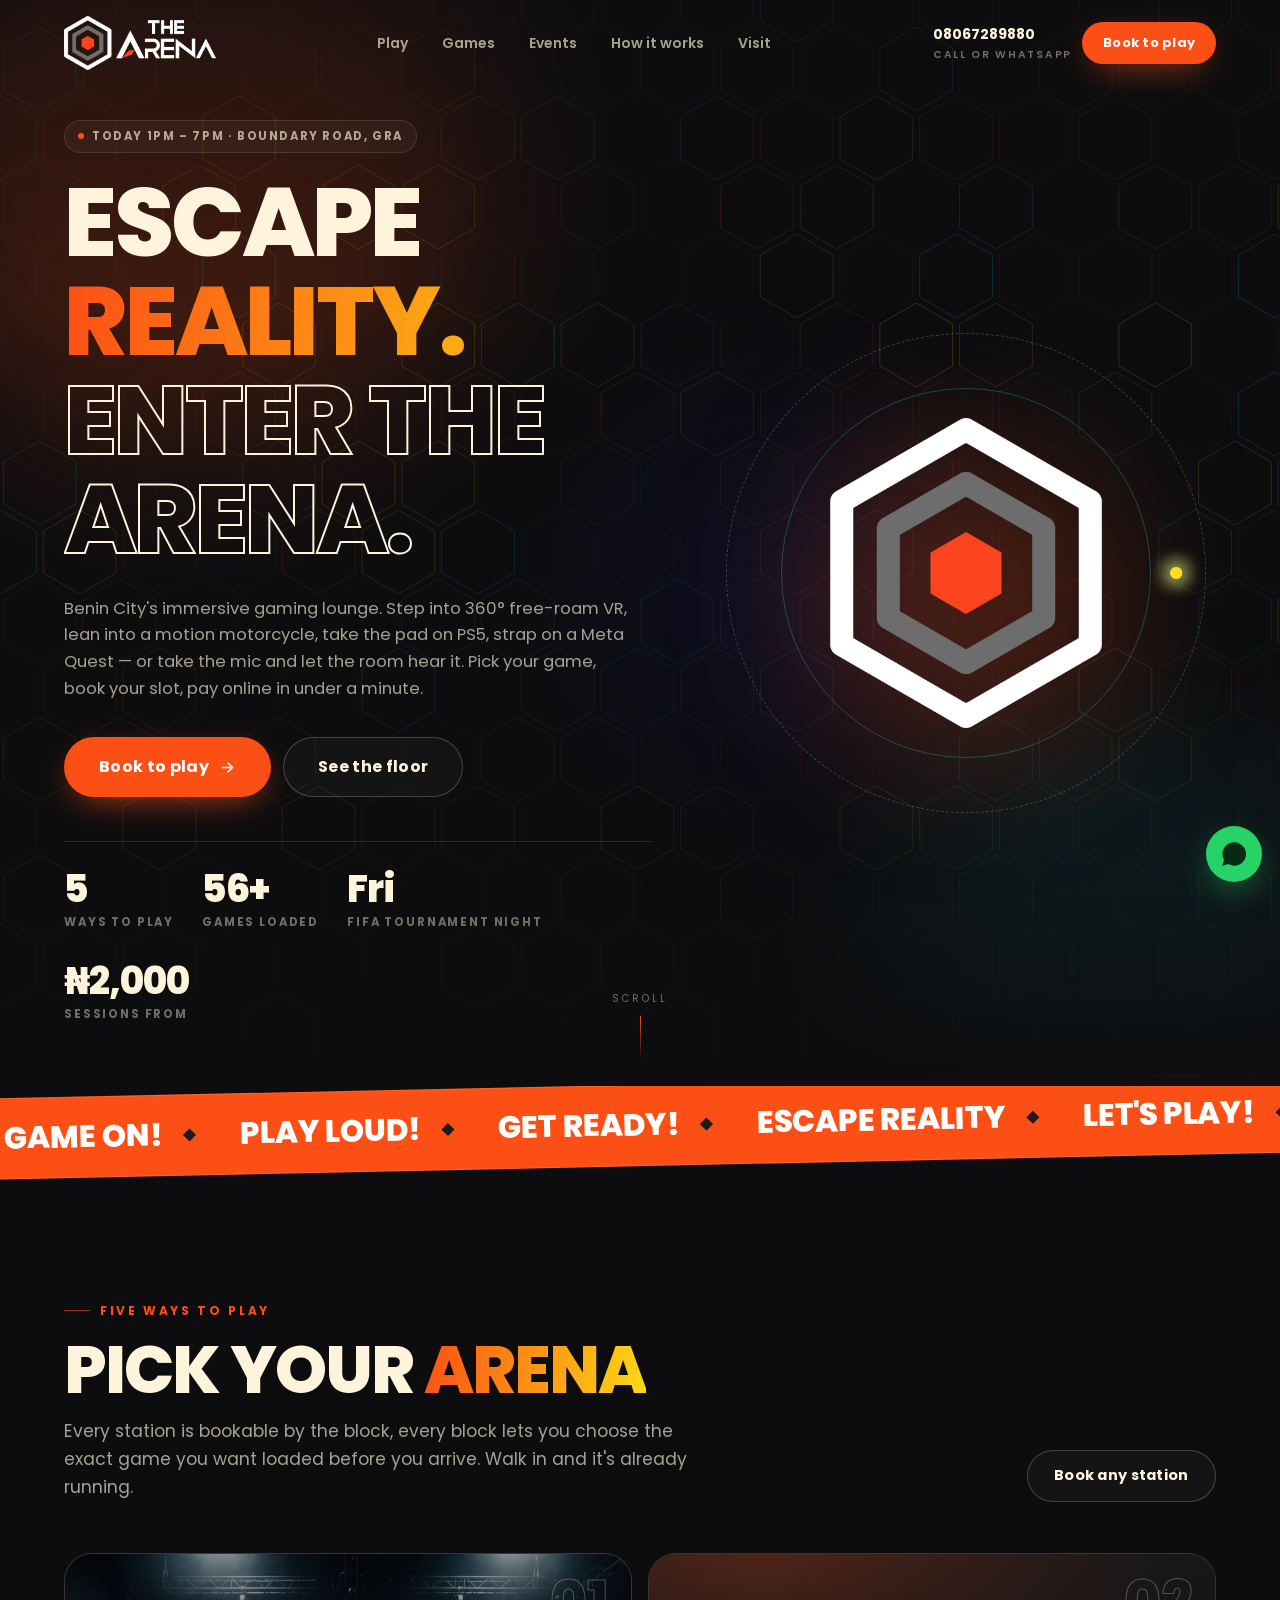
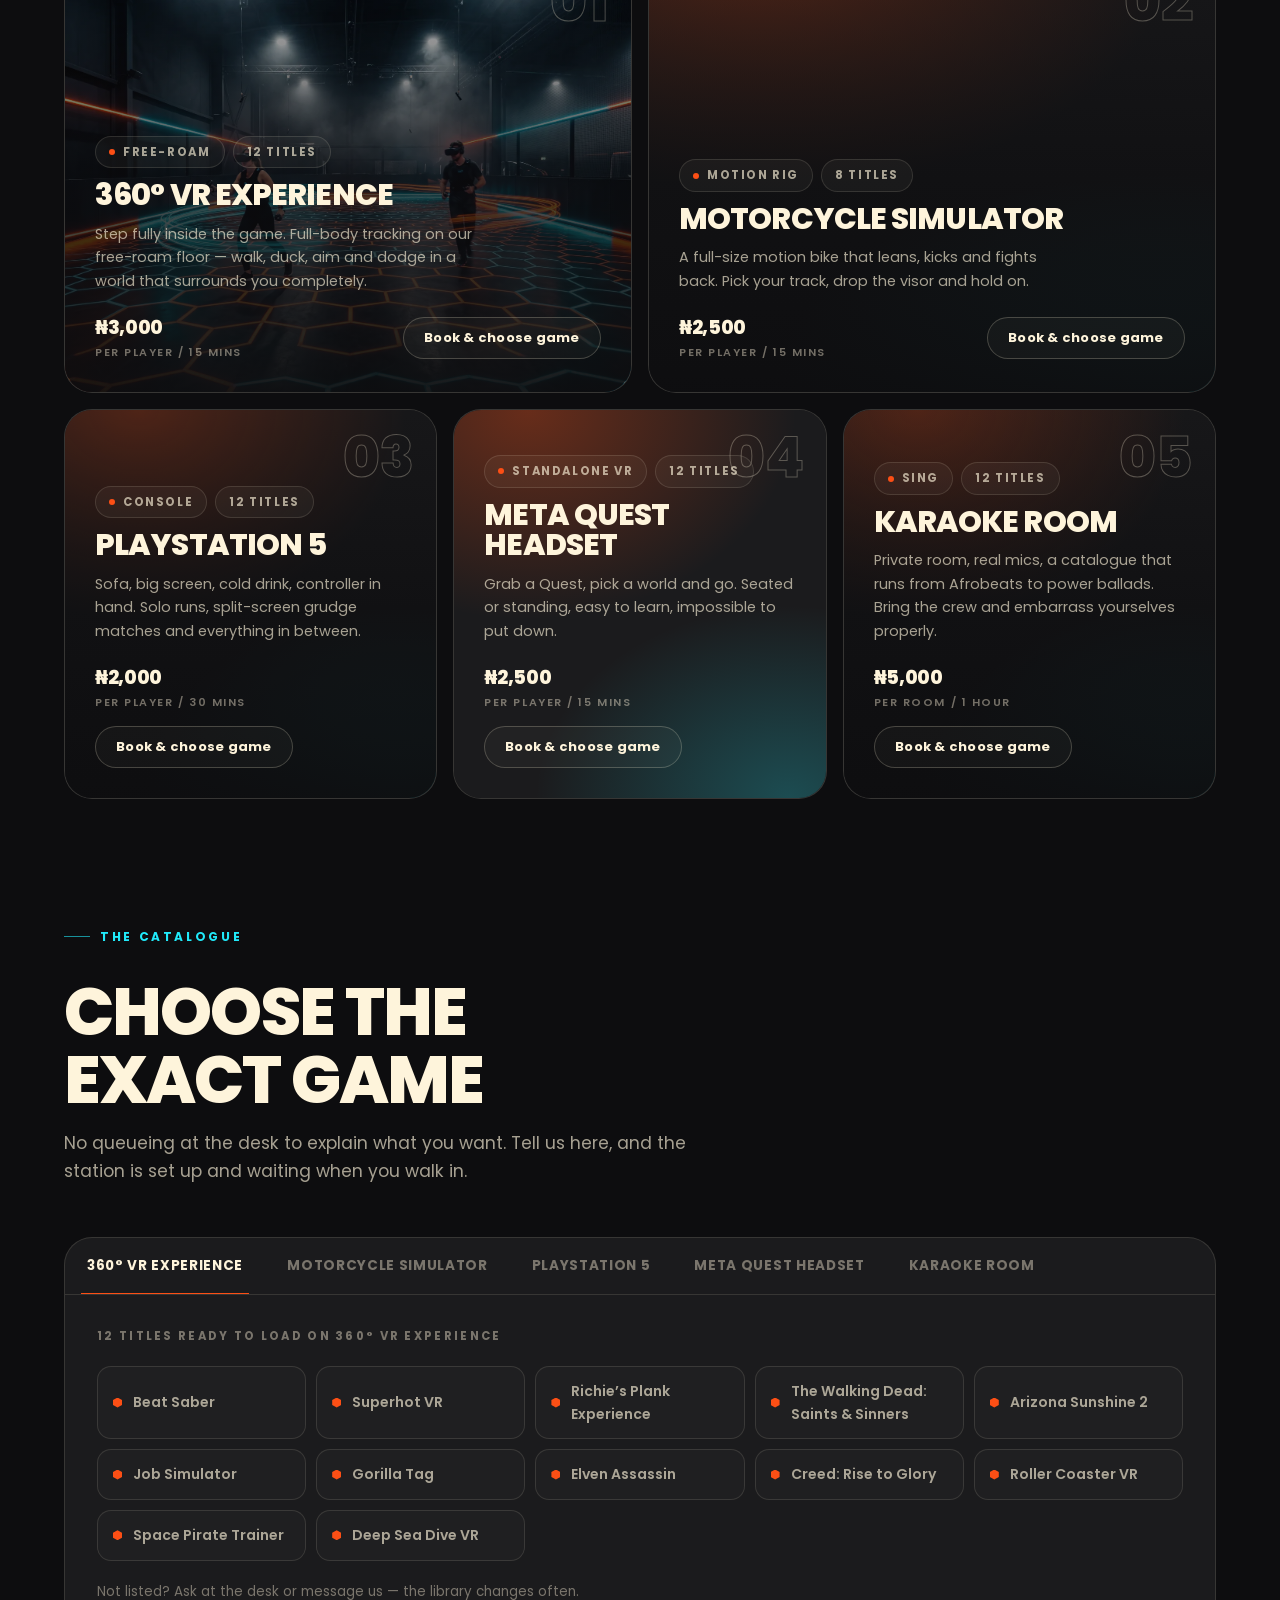
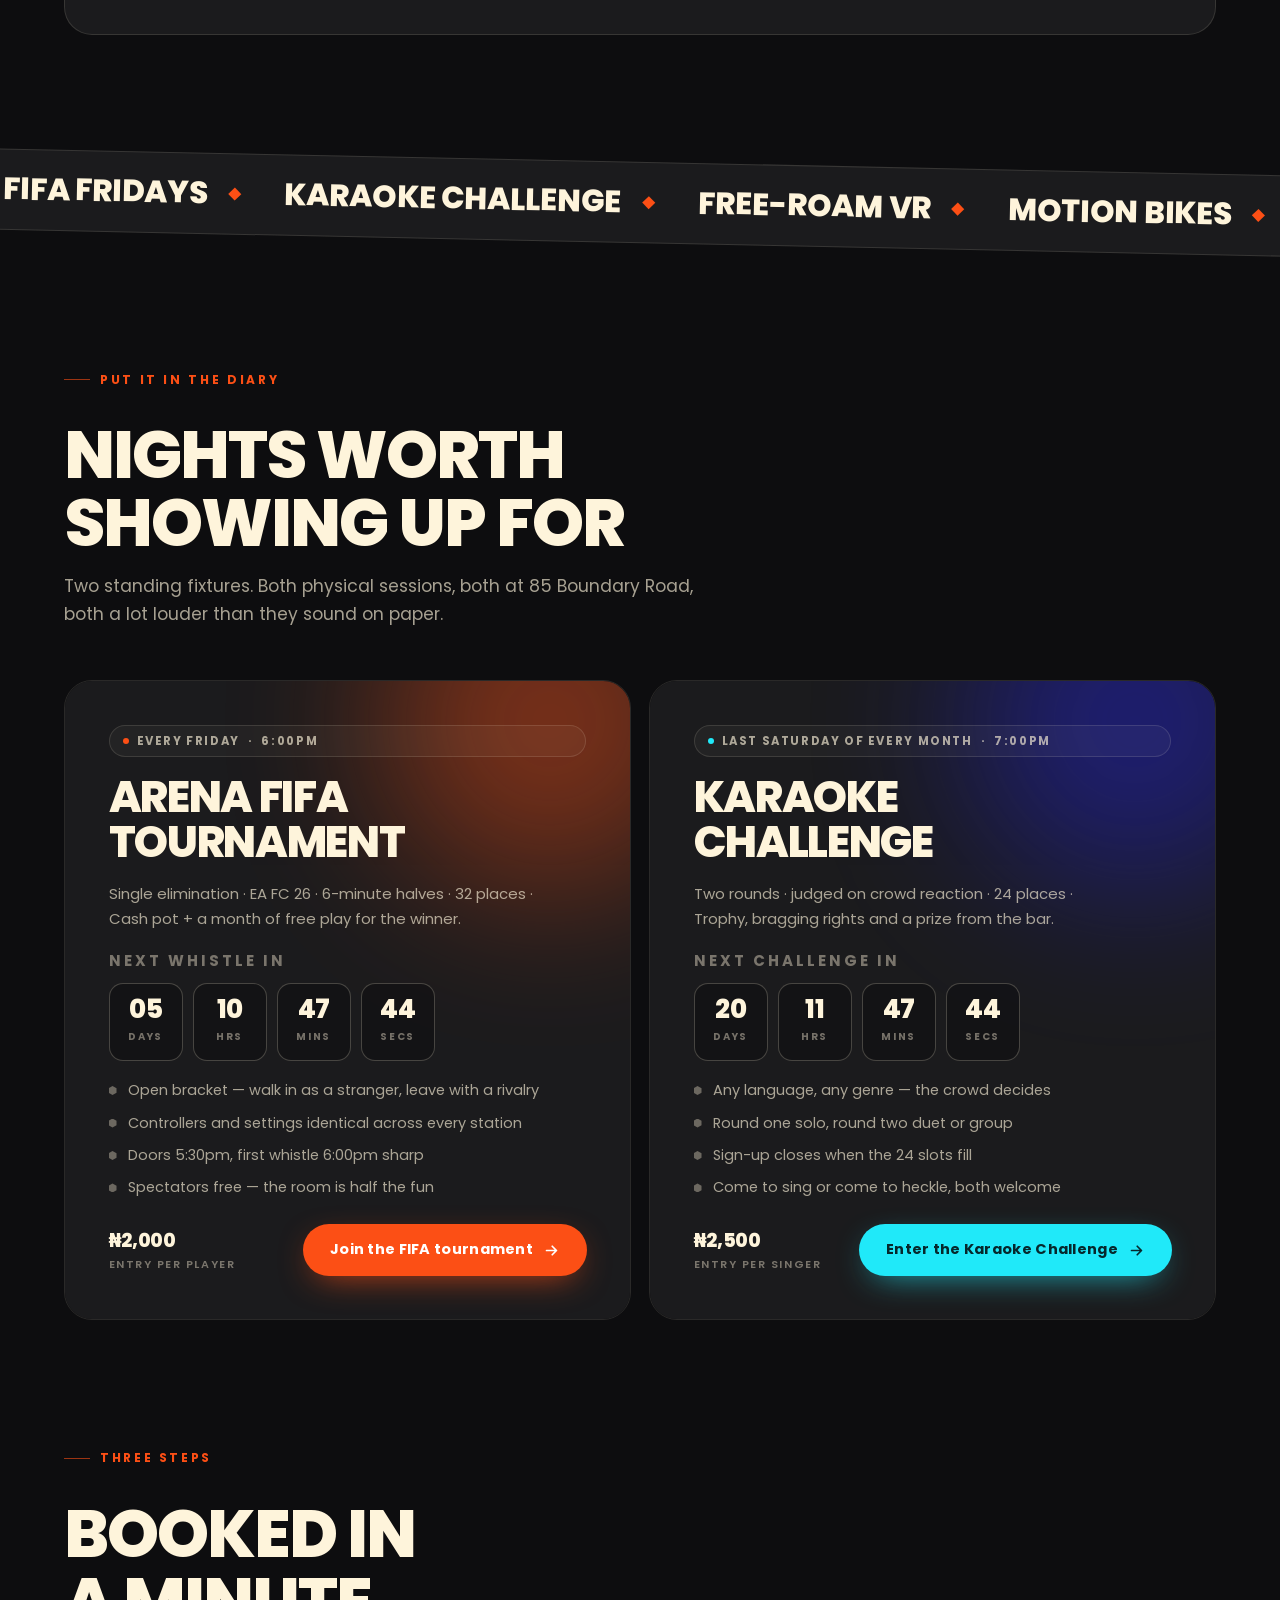
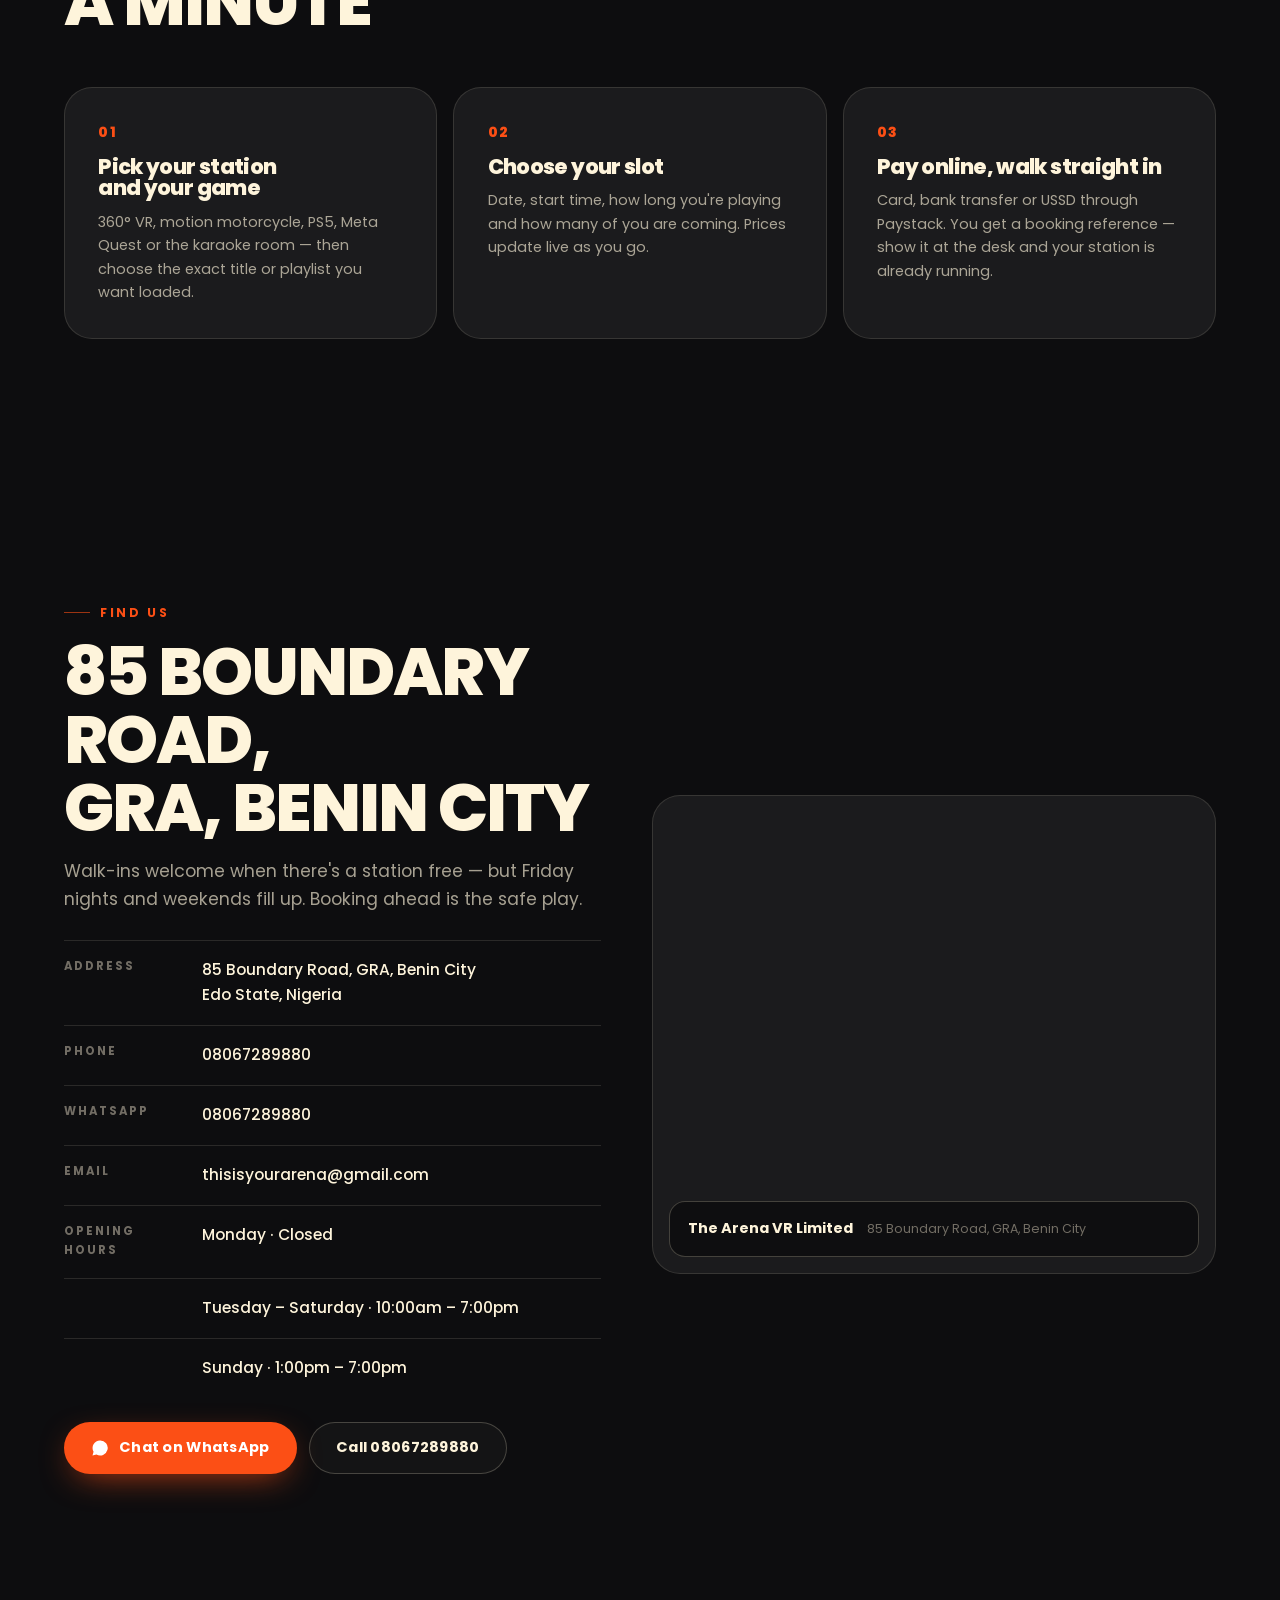
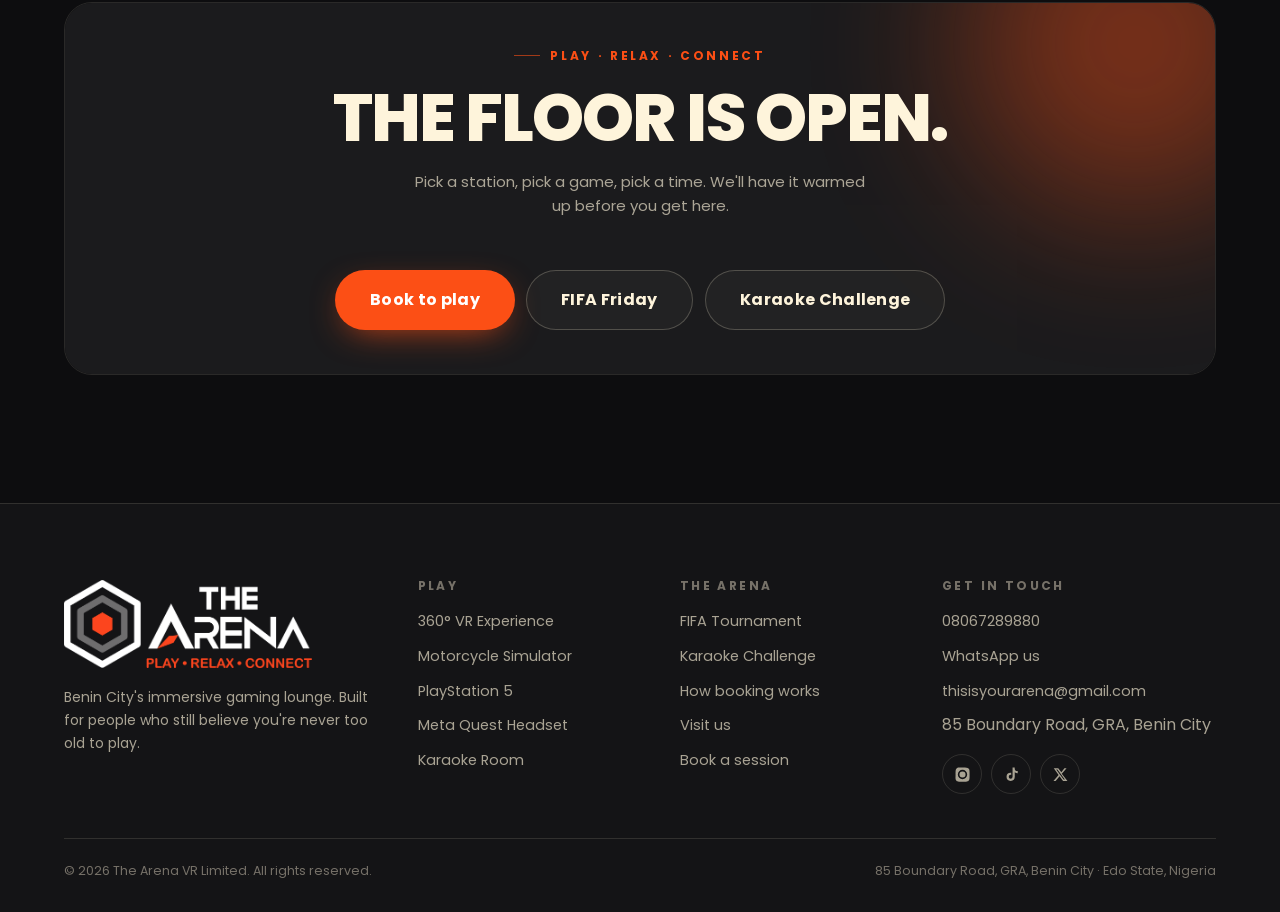
==== index.html @ 5ac5335e "first commit" ====
<!DOCTYPE html>
<html lang="en">
<head>
<meta charset="utf-8">
<meta name="viewport" content="width=device-width,initial-scale=1">
<title>The Arena VR — Play. Relax. Connect. | Benin City</title>
<meta name="description" content="Nigeria's immersive gaming lounge in Benin City. 360° free-roam VR, motorcycle simulators, PS5, Meta Quest and karaoke. Book your session and pay online. 85 Boundary Road, GRA, Benin City.">
<meta name="theme-color" content="#0D0D0F">
<link rel="icon" href="assets/logo/favicon.png" type="image/png" sizes="512x512">
<link rel="icon" href="assets/logo/favicon-192.png" type="image/png" sizes="192x192">
<link rel="apple-touch-icon" sizes="180x180" href="assets/logo/favicon-192.png">

<meta property="og:type" content="website">
<meta property="og:title" content="The Arena VR — Play. Relax. Connect.">
<meta property="og:description" content="360° free-roam VR, motorcycle simulators, PS5, Meta Quest and karaoke in Benin City. Book online.">
<meta property="og:image" content="assets/img/vr360.jpg">

<link rel="preconnect" href="https://fonts.googleapis.com">
<link rel="preconnect" href="https://fonts.gstatic.com" crossorigin>
<link rel="preconnect" href="https://api.fontshare.com" crossorigin>
<link href="https://api.fontshare.com/v2/css?f[]=satoshi@300,400,500,700,900&display=swap" rel="stylesheet">
<link href="https://fonts.googleapis.com/css2?family=Poppins:wght@400;500;700;800;900&display=swap" rel="stylesheet">
<link rel="stylesheet" href="assets/css/style.css?v=11">
</head>
<body>

<!-- ===================== PRELOADER ===================== -->
<div id="preloader">
  <div class="pl-inner">
    <svg class="pl-hex" viewBox="0 0 200 200" aria-hidden="true">
      <path class="o" d="M100 12 L176 56 L176 144 L100 188 L24 144 L24 56 Z"/>
      <path class="m" d="M100 48 L145 74 L145 126 L100 152 L55 126 L55 74 Z"/>
      <path class="i" d="M100 78 L122 91 L122 117 L100 130 L78 117 L78 91 Z"/>
    </svg>
    <div class="pl-bar"><i></i></div>
    <div class="pl-txt">Entering the arena</div>
  </div>
</div>

<!-- ===================== NAV ===================== -->
<header class="nav" id="nav">
  <div class="nav-in">
    <a class="brand" href="index.html" aria-label="The Arena home">
      <img src="assets/logo/logo-h-white.png" alt="The Arena">
    </a>

    <nav class="nav-links">
      <a href="#play">Play</a>
      <a href="#games">Games</a>
      <a href="#events">Events</a>
      <a href="#how">How it works</a>
      <a href="#visit">Visit</a>
    </nav>

    <div class="nav-cta">
      <a class="nav-phone" href="tel:+2348067289880" id="navPhone">
        08067289880 <small>Call or WhatsApp</small>
      </a>
      <a class="btn btn-primary btn-sm" href="book.html"><span>Book to play</span></a>
      <button class="burger" id="burger" aria-label="Menu" aria-expanded="false" aria-controls="drawer">
        <i></i><i></i><i></i>
      </button>
    </div>
  </div>
</header>

<div class="drawer" id="drawer">
  <a href="#play">Play</a>
  <a href="#games">Games</a>
  <a href="#events">Events</a>
  <a href="#how">How it works</a>
  <a href="#visit">Visit</a>
  <div class="drawer-foot">
    <a class="btn btn-primary btn-block" href="book.html"><span>Book to play</span></a>
    <a class="btn btn-ghost btn-block" href="tel:+2348067289880"><span>Call 08067289880</span></a>
  </div>
</div>

<main>

<!-- ===================== HERO ===================== -->
<section class="hero">
  <canvas id="hexfield" aria-hidden="true"></canvas>
  <div class="hero-glow" aria-hidden="true"><i class="g1"></i><i class="g2"></i><i class="g3"></i></div>

  <div class="hero-in">
    <div class="hero-grid">
      <div>
        <span class="tag live hero-fade" id="openTag" style="animation-delay:.05s"><i class="dot"></i> <span id="openStatus">Boundary Road, GRA</span></span>

        <h1 class="h-xl">
          <span class="line"><span>Escape</span></span>
          <span class="line"><span class="grad-fire">reality.</span></span>
          <span class="line"><span class="outline-txt">Enter the arena.</span></span>
        </h1>

        <p class="lead hero-sub hero-fade">Benin City's immersive gaming lounge. Step into 360° free-roam VR,
        lean into a motion motorcycle, take the pad on PS5, strap on a Meta Quest — or take the mic and
        let the room hear it. Pick your game, book your slot, pay online in under a minute.</p>

        <div class="hero-ctas hero-fade d2">
          <a class="btn btn-primary btn-lg" href="book.html">
            <span>Book to play</span>
            <svg width="17" height="17" viewBox="0 0 24 24" fill="none" stroke="currentColor" stroke-width="2.4" stroke-linecap="round" stroke-linejoin="round"><path d="M5 12h14M13 6l6 6-6 6"/></svg>
          </a>
          <a class="btn btn-ghost btn-lg" href="#play"><span>See the floor</span></a>
        </div>

        <div class="hero-stats hero-fade d3">
          <div><b>5</b><span>Ways to play</span></div>
          <div><b id="statGames">50+</b><span>Games loaded</span></div>
          <div><b>Fri</b><span>FIFA tournament night</span></div>
          <div><b id="statFrom">—</b><span>Sessions from</span></div>
        </div>
      </div>

      <div class="hero-art" aria-hidden="true">
        <div class="ring"></div><div class="ring"></div><div class="ring"></div>
        <div class="core"><img src="assets/logo/icon.png" alt=""></div>
        <div class="orb"></div><div class="orb c"></div><div class="orb y"></div>
      </div>
    </div>
  </div>

  <div class="scroll-cue" aria-hidden="true"><span>Scroll</span><i></i></div>
</section>

<!-- ===================== MARQUEE ===================== -->
<div class="marquee" aria-hidden="true">
  <div class="marquee-track">
    <span>Game on!</span><span>Play loud!</span><span>Get ready!</span><span>Escape reality</span><span>Let's play!</span><span>Jumbo!</span>
    <span>Game on!</span><span>Play loud!</span><span>Get ready!</span><span>Escape reality</span><span>Let's play!</span><span>Jumbo!</span>
  </div>
</div>

<!-- ===================== EXPERIENCES ===================== -->
<section class="section" id="play">
  <div class="shell">
    <div class="sec-head row" data-reveal>
      <div>
        <span class="eyebrow">Five ways to play</span>
        <h2 class="h-lg" style="margin-top:16px">Pick your <span class="grad-fire">arena</span></h2>
        <p class="lead" style="margin-top:14px">Every station is bookable by the block, every block lets you choose
        the exact game you want loaded before you arrive. Walk in and it's already running.</p>
      </div>
      <a class="btn btn-ghost" href="book.html"><span>Book any station</span></a>
    </div>

    <div class="zones" id="zones"><!-- built by site.js --></div>
  </div>
</section>

<!-- ===================== GAME PICKER ===================== -->
<section class="section" id="games" style="padding-top:0">
  <div class="shell">
    <div class="sec-head" data-reveal>
      <span class="eyebrow cy">The catalogue</span>
      <h2 class="h-lg" style="margin-top:16px">Choose the exact game</h2>
      <p class="lead">No queueing at the desk to explain what you want. Tell us here, and the station is
      set up and waiting when you walk in.</p>
    </div>

    <div class="picker" data-reveal>
      <div class="picker-tabs" id="pickerTabs" role="tablist"></div>
      <div id="pickerPanels"></div>
    </div>
  </div>
</section>

<div class="marquee alt" aria-hidden="true" style="margin-top:0">
  <div class="marquee-track">
    <span>FIFA Fridays</span><span>Karaoke Challenge</span><span>Free-roam VR</span><span>Motion bikes</span><span>PS5</span><span>Meta Quest</span>
    <span>FIFA Fridays</span><span>Karaoke Challenge</span><span>Free-roam VR</span><span>Motion bikes</span><span>PS5</span><span>Meta Quest</span>
  </div>
</div>

<!-- ===================== EVENTS ===================== -->
<section class="section" id="events">
  <div class="shell">
    <div class="sec-head" data-reveal>
      <span class="eyebrow">Put it in the diary</span>
      <h2 class="h-lg" style="margin-top:16px">Nights worth showing up for</h2>
      <p class="lead">Two standing fixtures. Both physical sessions, both at 85 Boundary Road, both a lot
      louder than they sound on paper.</p>
    </div>

    <div class="events">

      <article class="event fifa" data-reveal>
        <span class="tag"><i class="dot"></i> <span id="fifaCadence">Every Friday</span> · <span id="fifaTime">6:00pm</span></span>
        <h3>Arena FIFA<br>Tournament</h3>
        <p id="fifaFormat">Single elimination.</p>

        <div>
          <p class="mono" style="margin-bottom:10px">Next whistle in</p>
          <div class="countdown" data-countdown="fifa">
            <div class="cd-cell"><b data-d>00</b><span>Days</span></div>
            <div class="cd-cell"><b data-h>00</b><span>Hrs</span></div>
            <div class="cd-cell"><b data-m>00</b><span>Mins</span></div>
            <div class="cd-cell"><b data-s>00</b><span>Secs</span></div>
          </div>
        </div>

        <ul class="event-list" id="fifaBullets"></ul>

        <div class="zone-foot" style="margin-top:6px">
          <div class="zone-price" id="fifaPrice">—<small>Entry per player</small></div>
          <a class="btn btn-primary" href="book.html?event=fifa">
            <span>Join the FIFA tournament</span>
            <svg width="17" height="17" viewBox="0 0 24 24" fill="none" stroke="currentColor" stroke-width="2.4" stroke-linecap="round" stroke-linejoin="round"><path d="M5 12h14M13 6l6 6-6 6"/></svg>
          </a>
        </div>
      </article>

      <article class="event karaoke" data-reveal data-delay="120">
        <span class="tag"><i class="dot" style="background:var(--cyan)"></i> <span id="karCadence">Monthly</span> · <span id="karTime">7:00pm</span></span>
        <h3>Karaoke<br>Challenge</h3>
        <p id="karFormat">Two rounds, judged on crowd reaction.</p>

        <div>
          <p class="mono" style="margin-bottom:10px">Next challenge in</p>
          <div class="countdown" data-countdown="karaoke">
            <div class="cd-cell"><b data-d>00</b><span>Days</span></div>
            <div class="cd-cell"><b data-h>00</b><span>Hrs</span></div>
            <div class="cd-cell"><b data-m>00</b><span>Mins</span></div>
            <div class="cd-cell"><b data-s>00</b><span>Secs</span></div>
          </div>
        </div>

        <ul class="event-list" id="karBullets"></ul>

        <div class="zone-foot" style="margin-top:6px">
          <div class="zone-price" id="karPrice">—<small>Entry per singer</small></div>
          <a class="btn btn-cyan" href="book.html?event=karaoke">
            <span>Enter the Karaoke Challenge</span>
            <svg width="17" height="17" viewBox="0 0 24 24" fill="none" stroke="currentColor" stroke-width="2.4" stroke-linecap="round" stroke-linejoin="round"><path d="M5 12h14M13 6l6 6-6 6"/></svg>
          </a>
        </div>
      </article>

    </div>
  </div>
</section>

<!-- ===================== HOW IT WORKS ===================== -->
<section class="section" id="how" style="padding-top:0">
  <div class="shell">
    <div class="sec-head" data-reveal>
      <span class="eyebrow">Three steps</span>
      <h2 class="h-lg" style="margin-top:16px">Booked in a minute</h2>
    </div>
    <div class="steps">
      <article class="step" data-reveal>
        <h3>Pick your station and your game</h3>
        <p>360° VR, motion motorcycle, PS5, Meta Quest or the karaoke room — then choose the exact title
        or playlist you want loaded.</p>
      </article>
      <article class="step" data-reveal data-delay="110">
        <h3>Choose your slot</h3>
        <p>Date, start time, how long you're playing and how many of you are coming. Prices update live
        as you go.</p>
      </article>
      <article class="step" data-reveal data-delay="220">
        <h3>Pay online, walk straight in</h3>
        <p>Card, bank transfer or USSD through Paystack. You get a booking reference — show it at the
        desk and your station is already running.</p>
      </article>
    </div>
  </div>
</section>

<!-- ===================== VISIT ===================== -->
<section class="section" id="visit">
  <div class="shell">
    <div class="visit">
      <div data-reveal>
        <span class="eyebrow">Find us</span>
        <h2 class="h-lg" style="margin-top:16px">85 Boundary Road,<br>GRA, Benin City</h2>
        <p class="lead" style="margin-top:16px">Walk-ins welcome when there's a station free — but Friday
        nights and weekends fill up. Booking ahead is the safe play.</p>

        <dl class="info-rows" id="infoRows"></dl>

        <div class="hero-ctas" style="margin-top:26px">
          <a class="btn btn-primary" id="waBtn" href="#" target="_blank" rel="noopener">
            <svg width="18" height="18" viewBox="0 0 24 24" fill="currentColor"><path d="M17.5 14.4c-.3-.2-1.8-.9-2-1s-.5-.2-.7.1-.8 1-1 1.2-.4.2-.7 0a8.2 8.2 0 0 1-2.4-1.5 9 9 0 0 1-1.7-2.1c-.2-.3 0-.5.1-.6l.5-.6a2 2 0 0 0 .3-.5.6.6 0 0 0 0-.6L9 6.6c-.2-.5-.4-.5-.6-.5h-.6a1.1 1.1 0 0 0-.8.4A3.3 3.3 0 0 0 6 8.9a5.8 5.8 0 0 0 1.2 3 13.1 13.1 0 0 0 5 4.4 9.9 9.9 0 0 0 3.4.9 2.9 2.9 0 0 0 2-.7 2.4 2.4 0 0 0 .6-1.7c0-.2-.1-.3-.4-.4zM12 2a10 10 0 0 0-8.6 15L2 22l5.2-1.4A10 10 0 1 0 12 2z"/></svg>
            <span>Chat on WhatsApp</span>
          </a>
          <a class="btn btn-ghost" id="callBtn" href="tel:+2348067289880"><span>Call 08067289880</span></a>
        </div>
      </div>

      <div class="map-card" data-reveal="right">
        <iframe
          title="The Arena, 85 Boundary Road, GRA, Benin City"
          src="https://www.google.com/maps?q=85%20Boundary%20Road%2C%20GRA%2C%20Benin%20City&output=embed"
          loading="lazy" referrerpolicy="no-referrer-when-downgrade"></iframe>
        <div class="map-badge">
          <b>The Arena VR Limited</b>
          <span>85 Boundary Road, GRA, Benin City</span>
        </div>
      </div>
    </div>
  </div>
</section>

<!-- ===================== CTA BAND ===================== -->
<section class="section" style="padding-top:0">
  <div class="shell">
    <div class="event fifa" style="text-align:center;justify-items:center" data-reveal>
      <span class="eyebrow">Play · Relax · Connect</span>
      <h2 class="h-lg">The floor is open.</h2>
      <p class="lead" style="max-width:52ch">Pick a station, pick a game, pick a time. We'll have it
      warmed up before you get here.</p>
      <div class="hero-ctas" style="justify-content:center">
        <a class="btn btn-primary btn-lg" href="book.html"><span>Book to play</span></a>
        <a class="btn btn-ghost btn-lg" href="book.html?event=fifa"><span>FIFA Friday</span></a>
        <a class="btn btn-ghost btn-lg" href="book.html?event=karaoke"><span>Karaoke Challenge</span></a>
      </div>
    </div>
  </div>
</section>

</main>

<!-- ===================== FOOTER ===================== -->
<footer class="footer">
  <div class="shell">
    <div class="foot-grid">
      <div class="foot-brand">
        <img src="assets/logo/logo-slogan-white.png" alt="The Arena — Play. Relax. Connect.">
        <p style="font-size:14px;max-width:34ch">Benin City's immersive gaming lounge. Built for people who
        still believe you're never too old to play.</p>
      </div>
      <div>
        <h4>Play</h4>
        <ul id="footPlay"></ul>
      </div>
      <div>
        <h4>The Arena</h4>
        <ul>
          <li><a href="#events">FIFA Tournament</a></li>
          <li><a href="#events">Karaoke Challenge</a></li>
          <li><a href="#how">How booking works</a></li>
          <li><a href="#visit">Visit us</a></li>
          <li><a href="book.html">Book a session</a></li>
        </ul>
      </div>
      <div>
        <h4>Get in touch</h4>
        <ul id="footContact"></ul>
        <div class="socials" style="margin-top:16px" id="socials"></div>
      </div>
    </div>
    <div class="foot-bottom">
      <span>&copy; <span id="year"></span> The Arena VR Limited. All rights reserved.</span>
      <span>85 Boundary Road, GRA, Benin City · Edo State, Nigeria</span>
    </div>
  </div>
</footer>

<a class="wa-float" id="waFloat" href="#" target="_blank" rel="noopener" aria-label="Chat with The Arena on WhatsApp">
  <svg viewBox="0 0 24 24"><path d="M17.5 14.4c-.3-.2-1.8-.9-2-1s-.5-.2-.7.1-.8 1-1 1.2-.4.2-.7 0a8.2 8.2 0 0 1-2.4-1.5 9 9 0 0 1-1.7-2.1c-.2-.3 0-.5.1-.6l.5-.6a2 2 0 0 0 .3-.5.6.6 0 0 0 0-.6L9 6.6c-.2-.5-.4-.5-.6-.5h-.6a1.1 1.1 0 0 0-.8.4A3.3 3.3 0 0 0 6 8.9a5.8 5.8 0 0 0 1.2 3 13.1 13.1 0 0 0 5 4.4 9.9 9.9 0 0 0 3.4.9 2.9 2.9 0 0 0 2-.7 2.4 2.4 0 0 0 .6-1.7c0-.2-.1-.3-.4-.4zM12 2a10 10 0 0 0-8.6 15L2 22l5.2-1.4A10 10 0 1 0 12 2z"/></svg>
</a>

<script src="assets/js/arena.config.js?v=11"></script>
<script src="assets/js/site.js?v=11"></script>
</body>
</html>
---- assets/css/style.css ----
/* ==========================================================================
   THE ARENA VR LIMITED — brand stylesheet
   Colours, type and spacing follow "THE ARENA BRANDING.pdf"
   Core:      Orange #FC4F15 · Arena Black #1B1B1D · Cyan #20E9F9 · Cream #FEF4DB
   Secondary: Play Yellow #FFDE15 · Electric Blue #2424E6 · Sky Blue #B1DFEC
   Type:      Satoshi (primary) · Poppins (secondary / display)
   ========================================================================== */

/* ---------- tokens ---------- */
:root{
  /* brand core */
  --orange:#FC4F15;
  --black:#1B1B1D;
  --cyan:#20E9F9;
  --cream:#FEF4DB;
  /* brand secondary */
  --yellow:#FFDE15;
  --blue:#2424E6;
  --sky:#B1DFEC;

  /* surfaces */
  --bg:#0D0D0F;
  --bg-2:#141416;
  --surface:#1B1B1D;
  --surface-2:#232327;
  --line:rgba(254,244,219,.12);
  --line-strong:rgba(254,244,219,.22);

  /* text */
  --ink:#FEF4DB;
  --ink-2:rgba(254,244,219,.64);
  --ink-3:rgba(254,244,219,.42);

  /* type */
  --sans:'Satoshi','Poppins',system-ui,-apple-system,'Segoe UI',sans-serif;
  --display:'Poppins','Satoshi',system-ui,sans-serif;

  /* layout */
  --pad:clamp(20px,5vw,64px);
  --max:1320px;
  --r:18px;
  --r-lg:28px;

  --ease:cubic-bezier(.22,.61,.36,1);
  --ease-out:cubic-bezier(.16,1,.3,1);
}

*,*::before,*::after{box-sizing:border-box}
html{scroll-behavior:smooth;-webkit-text-size-adjust:100%}
@media (prefers-reduced-motion:reduce){
  html{scroll-behavior:auto}
  *,*::before,*::after{animation-duration:.001ms!important;animation-iteration-count:1!important;transition-duration:.001ms!important}
}
body{
  margin:0;
  background:var(--bg);
  color:var(--ink-2);
  font-family:var(--sans);
  font-size:16px;
  line-height:1.62;
  -webkit-font-smoothing:antialiased;
  overflow-x:hidden;
}
img{max-width:100%;display:block}
a,button,input,select,textarea,summary{-webkit-tap-highlight-color:transparent}
h1,h2,h3,h4,p,li,dd,dt,span{overflow-wrap:break-word}
a{color:inherit;text-decoration:none}
button{font:inherit;color:inherit;background:none;border:0;cursor:pointer}
input,select,textarea{font:inherit;color:inherit}
::selection{background:var(--orange);color:#fff}

h1,h2,h3,h4{
  font-family:var(--display);
  color:var(--ink);
  font-weight:800;
  line-height:1.02;
  letter-spacing:-.03em;
  margin:0;
  text-wrap:balance;
}
p{margin:0}

.shell{width:100%;max-width:var(--max);margin-inline:auto;padding-inline:var(--pad)}
.section{padding-block:clamp(72px,10vw,140px);position:relative}
/* keep anchor jumps clear of the fixed header */
section[id]{scroll-margin-top:96px}

/* ---------- shared bits ---------- */
.eyebrow{
  font-family:var(--sans);
  font-size:12px;font-weight:700;
  letter-spacing:.22em;text-transform:uppercase;
  color:var(--orange);
  display:inline-flex;align-items:center;gap:10px;
}
.eyebrow::before{
  content:'';width:26px;height:1px;background:currentColor;opacity:.6;
}
.eyebrow.cy{color:var(--cyan)}
.h-xl{font-size:clamp(44px,7.6vw,104px);text-transform:uppercase}
.h-lg{font-size:clamp(34px,5.2vw,68px);text-transform:uppercase}
.h-md{font-size:clamp(24px,3vw,38px)}
.lead{font-size:clamp(16px,1.35vw,19px);color:var(--ink-2);max-width:60ch}
.muted{color:var(--ink-3)}
.mono{
  font-family:var(--sans);
  font-size:11.5px;font-weight:700;
  letter-spacing:.2em;text-transform:uppercase;color:var(--ink-3);
}

/* buttons */
.btn{
  --bh:52px;
  position:relative;display:inline-flex;align-items:center;justify-content:center;gap:10px;
  height:var(--bh);padding:0 26px;border-radius:999px;
  font-family:var(--sans);font-weight:700;font-size:14.5px;letter-spacing:.02em;
  border:1px solid transparent;white-space:nowrap;
  transition:transform .35s var(--ease-out),background .25s,color .25s,border-color .25s,box-shadow .35s;
  will-change:transform;overflow:hidden;
}
.btn span{position:relative;z-index:2}
.btn svg{position:relative;z-index:2;flex:none}
.btn:hover{transform:translateY(-2px)}
.btn:active{transform:translateY(0)}
.btn:focus-visible{outline:2px solid var(--cyan);outline-offset:3px}

.btn-primary{background:var(--orange);color:#fff;box-shadow:0 10px 34px -12px rgba(252,79,21,.85)}
.btn-primary:hover{box-shadow:0 18px 44px -12px rgba(252,79,21,.95)}
.btn-primary::after{
  content:'';position:absolute;inset:0;z-index:1;
  background:linear-gradient(115deg,transparent 30%,rgba(255,255,255,.45),transparent 70%);
  transform:translateX(-120%);transition:transform .7s var(--ease-out);
}
.btn-primary:hover::after{transform:translateX(120%)}

.btn-ghost{border-color:var(--line-strong);color:var(--ink);background:rgba(254,244,219,.03)}
.btn-ghost:hover{border-color:var(--ink);background:rgba(254,244,219,.09)}

.btn-cyan{background:var(--cyan);color:#06282C;box-shadow:0 10px 34px -14px rgba(32,233,249,.9)}
.btn-yellow{background:var(--yellow);color:#2A2400;box-shadow:0 10px 34px -14px rgba(255,222,21,.8)}
.btn-sm{--bh:42px;padding:0 20px;font-size:13px}
.btn-lg{--bh:60px;padding:0 34px;font-size:16px}
.btn-block{width:100%}
.btn[disabled]{opacity:.42;pointer-events:none}

/* pill / tag */
.tag{
  display:inline-flex;align-items:center;gap:8px;
  padding:6px 13px;border-radius:999px;
  border:1px solid var(--line);background:rgba(254,244,219,.04);
  font-size:11.5px;font-weight:700;letter-spacing:.14em;text-transform:uppercase;color:var(--ink-2);
}
.tag .dot{width:6px;height:6px;border-radius:50%;background:var(--orange)}
.tag.live .dot{background:#3BE07A;box-shadow:0 0 0 0 rgba(59,224,122,.7);animation:ping 2s infinite}
@keyframes ping{
  70%{box-shadow:0 0 0 9px rgba(59,224,122,0)}
  100%{box-shadow:0 0 0 0 rgba(59,224,122,0)}
}

/* ==========================================================================
   PRELOADER
   ========================================================================== */
#preloader{
  position:fixed;inset:0;z-index:200;
  display:grid;place-items:center;
  background:var(--bg);
  transition:opacity .7s var(--ease),visibility .7s;
}
#preloader.done{opacity:0;visibility:hidden}
.pl-inner{display:grid;justify-items:center;gap:22px}
.pl-hex{width:88px;height:88px;animation:plspin 3.4s linear infinite}
.pl-hex path{fill:none;stroke-width:7;stroke-linejoin:round}
.pl-hex .o{stroke:var(--ink);stroke-dasharray:640;stroke-dashoffset:640;animation:draw 1.6s var(--ease-out) forwards}
.pl-hex .m{stroke:#6E6E70;stroke-dasharray:420;stroke-dashoffset:420;animation:draw 1.6s .18s var(--ease-out) forwards}
.pl-hex .i{fill:var(--orange);stroke:none;opacity:0;animation:pop .6s .9s var(--ease-out) forwards}
@keyframes draw{to{stroke-dashoffset:0}}
@keyframes pop{from{opacity:0;transform:scale(.4)}to{opacity:1;transform:scale(1)}}
@keyframes plspin{to{transform:rotate(360deg)}}
.pl-bar{width:170px;height:2px;background:rgba(254,244,219,.14);border-radius:2px;overflow:hidden}
.pl-bar i{display:block;height:100%;width:0;background:var(--orange);transition:width .25s linear}
.pl-txt{font-size:11px;letter-spacing:.34em;text-transform:uppercase;color:var(--ink-3)}

/* ==========================================================================
   NAV
   ========================================================================== */
.nav{
  position:fixed;top:0;left:0;right:0;z-index:120;
  transition:background .4s var(--ease),border-color .4s,backdrop-filter .4s;
  border-bottom:1px solid transparent;
}
.nav.stuck{
  background:rgba(13,13,15,.78);
  backdrop-filter:blur(18px) saturate(1.3);
  -webkit-backdrop-filter:blur(18px) saturate(1.3);
  border-bottom-color:var(--line);
}
.nav-in{
  max-width:var(--max);margin-inline:auto;
  padding:16px max(var(--pad),env(safe-area-inset-left)) 16px max(var(--pad),env(safe-area-inset-right));
  display:flex;align-items:center;gap:26px;
}
.brand{display:flex;align-items:center;gap:12px;flex:none}
/* logo files are trimmed to content, so this height is the real logo height */
.brand img{height:clamp(38px,4.4vw,54px);width:auto;transition:transform .4s var(--ease-out)}
.brand:hover img{transform:scale(1.05)}
.nav-links{display:flex;align-items:center;gap:4px;margin-left:auto}
.nav-links a{
  position:relative;padding:9px 15px;border-radius:999px;
  font-size:14px;font-weight:600;color:var(--ink-2);
  transition:color .25s,background .25s;
}
.nav-links a:hover{color:var(--ink);background:rgba(254,244,219,.06)}
.nav-cta{display:flex;align-items:center;gap:10px;flex:none;margin-left:auto}
.nav-phone{font-size:14px;font-weight:700;color:var(--ink);white-space:nowrap}
.nav-phone small{display:block;font-size:10.5px;font-weight:600;letter-spacing:.16em;color:var(--ink-3);text-transform:uppercase}

.burger{display:none;width:44px;height:44px;border:1px solid var(--line);border-radius:12px;place-items:center}
.burger i{display:block;width:18px;height:2px;background:var(--ink);border-radius:2px;transition:transform .3s var(--ease),opacity .2s}
.burger i+i{margin-top:5px}
.nav.open .burger i:nth-child(1){transform:translateY(7px) rotate(45deg)}
.nav.open .burger i:nth-child(2){opacity:0}
.nav.open .burger i:nth-child(3){transform:translateY(-7px) rotate(-45deg)}

.drawer{
  position:fixed;inset:0;z-index:110;
  background:var(--bg);
  padding:100px var(--pad) 40px;
  display:grid;align-content:start;gap:6px;
  transform:translateY(-101%);transition:transform .6s var(--ease-out);
  overflow-y:auto;
}
.nav.open ~ .drawer,.drawer.open{transform:translateY(0)}
.drawer > a{
  display:flex;align-items:center;justify-content:space-between;gap:14px;
  font-family:var(--display);font-size:19px;font-weight:700;
  letter-spacing:-.01em;color:var(--ink);
  padding:15px 2px;border-bottom:1px solid var(--line);
  transition:color .2s,padding-left .25s var(--ease-out);
}
.drawer > a::after{
  content:'';width:7px;height:7px;flex:none;
  border-right:2px solid var(--ink-3);border-top:2px solid var(--ink-3);
  transform:rotate(45deg);transition:border-color .2s;
}
.drawer > a:hover,.drawer > a:active{color:var(--orange);padding-left:8px}
.drawer > a:hover::after,.drawer > a:active::after{border-color:var(--orange)}
.drawer .drawer-foot{margin-top:24px;display:grid;gap:10px}

/* ==========================================================================
   HERO
   ========================================================================== */
.hero{
  position:relative;min-height:100svh;
  display:flex;align-items:center;
  padding-top:120px;padding-bottom:60px;
  overflow:hidden;
}
#hexfield{position:absolute;inset:0;width:100%;height:100%;z-index:0;opacity:.85}
.hero-glow{position:absolute;inset:0;z-index:0;pointer-events:none;overflow:hidden}
.hero-glow i{
  position:absolute;border-radius:50%;filter:blur(90px);opacity:.5;
  animation:drift 18s ease-in-out infinite alternate;
}
.hero-glow .g1{width:46vw;height:46vw;background:rgba(252,79,21,.42);top:-12%;left:-8%}
.hero-glow .g2{width:38vw;height:38vw;background:rgba(32,233,249,.26);bottom:-14%;right:-6%;animation-delay:-6s}
.hero-glow .g3{width:26vw;height:26vw;background:rgba(36,36,230,.24);top:40%;right:26%;animation-delay:-11s}
@keyframes drift{
  from{transform:translate3d(0,0,0) scale(1)}
  to{transform:translate3d(4vw,-4vh,0) scale(1.18)}
}
.hero::after{
  content:'';position:absolute;inset:0;z-index:1;pointer-events:none;
  background:linear-gradient(180deg,rgba(13,13,15,.55) 0%,rgba(13,13,15,0) 28%,rgba(13,13,15,.35) 72%,var(--bg) 100%);
}
.hero-in{position:relative;z-index:3;width:100%;max-width:var(--max);margin-inline:auto;padding-inline:var(--pad)}
.hero-grid{display:grid;grid-template-columns:minmax(0,1.08fr) minmax(0,.92fr);gap:clamp(30px,5vw,70px);align-items:center}
.hero-grid > *{min-width:0}

.hero h1{margin-top:20px}
.hero h1 .line{display:block;overflow:hidden}
.hero h1 .line > span{display:block;transform:translateY(105%);animation:riseIn .95s var(--ease-out) forwards}
.hero h1 .line:nth-child(1) > span{animation-delay:.15s}
.hero h1 .line:nth-child(2) > span{animation-delay:.27s}
.hero h1 .line:nth-child(3) > span{animation-delay:.39s}
@keyframes riseIn{to{transform:translateY(0)}}
.grad-fire{
  background:linear-gradient(96deg,var(--orange) 0%,var(--yellow) 48%,var(--orange) 100%);
  background-size:220% 100%;
  -webkit-background-clip:text;background-clip:text;color:transparent;
  animation:slide 7s linear infinite;
}
@keyframes slide{to{background-position:220% 0}}
.outline-txt{
  color:transparent;-webkit-text-stroke:2px var(--ink);
}
.hero-sub{margin-top:26px;max-width:52ch;font-size:clamp(15.5px,1.3vw,18.5px)}
.hero-ctas{display:flex;flex-wrap:wrap;gap:12px;margin-top:34px}
.hero-fade{opacity:0;transform:translateY(24px);animation:fadeUp .9s .62s var(--ease-out) forwards}
.hero-fade.d2{animation-delay:.74s}
.hero-fade.d3{animation-delay:.86s}
@keyframes fadeUp{to{opacity:1;transform:translateY(0)}}

.hero-stats{display:flex;flex-wrap:wrap;gap:28px;margin-top:44px;padding-top:28px;border-top:1px solid var(--line)}
.hero-stats div b{
  display:block;font-family:var(--display);font-size:clamp(26px,3vw,38px);font-weight:800;
  color:var(--ink);line-height:1;letter-spacing:-.03em;
}
.hero-stats div span{font-size:11.5px;font-weight:700;letter-spacing:.16em;text-transform:uppercase;color:var(--ink-3)}

/* hero visual — animated headset / hex stack */
.hero-art{position:relative;aspect-ratio:1/1;display:grid;place-items:center;animation:float 7s ease-in-out infinite}
@keyframes float{50%{transform:translateY(-18px)}}
.hero-art .ring{
  position:absolute;border:1px solid var(--line-strong);border-radius:50%;
  animation:spin 40s linear infinite;
}
.hero-art .ring:nth-child(1){inset:2%;border-style:dashed}
.hero-art .ring:nth-child(2){inset:13%;animation-duration:28s;animation-direction:reverse;border-color:rgba(32,233,249,.28)}
.hero-art .ring:nth-child(3){inset:24%;animation-duration:52s;border-color:rgba(252,79,21,.3)}
@keyframes spin{to{transform:rotate(360deg)}}
.hero-art .core{
  position:relative;width:62%;aspect-ratio:1/1;
  display:grid;place-items:center;
}
.hero-art .core img{width:100%;filter:drop-shadow(0 26px 70px rgba(252,79,21,.5))}
.hero-art .orb{
  position:absolute;width:12px;height:12px;border-radius:50%;background:var(--orange);
  box-shadow:0 0 18px 4px rgba(252,79,21,.7);
  offset-path:circle(42% at 50% 50%);animation:orbit 9s linear infinite;
}
.hero-art .orb.c{background:var(--cyan);box-shadow:0 0 18px 4px rgba(32,233,249,.7);animation-duration:13s;animation-delay:-4s}
.hero-art .orb.y{background:var(--yellow);box-shadow:0 0 18px 4px rgba(255,222,21,.6);animation-duration:17s;animation-delay:-9s}
@keyframes orbit{to{offset-distance:100%}}

.scroll-cue{
  position:absolute;left:50%;bottom:26px;transform:translateX(-50%);z-index:4;
  display:grid;justify-items:center;gap:9px;
}
.scroll-cue span{font-size:10px;letter-spacing:.3em;text-transform:uppercase;color:var(--ink-3)}
.scroll-cue i{width:1px;height:44px;background:linear-gradient(var(--orange),transparent);animation:cue 2s var(--ease) infinite}
@keyframes cue{0%{transform:scaleY(0);transform-origin:top}50%{transform:scaleY(1);transform-origin:top}51%{transform-origin:bottom}100%{transform:scaleY(0);transform-origin:bottom}}

/* ==========================================================================
   MARQUEE
   ========================================================================== */
.marquee{
  border-block:1px solid var(--line);
  background:var(--orange);
  overflow:hidden;padding:14px 0;
  transform:rotate(-1.2deg) scale(1.03);
}
.marquee.alt{background:var(--black);transform:rotate(1.2deg) scale(1.03);margin-top:-46px;position:relative;z-index:2}
.marquee-track{display:flex;width:max-content;animation:march 26s linear infinite}
.marquee.alt .marquee-track{animation-duration:34s;animation-direction:reverse}
.marquee-track span{
  font-family:var(--display);font-weight:800;font-size:clamp(20px,2.4vw,30px);
  text-transform:uppercase;letter-spacing:-.02em;color:#fff;
  padding-inline:22px;display:flex;align-items:center;gap:22px;white-space:nowrap;
}
.marquee.alt .marquee-track span{color:var(--ink)}
.marquee-track span::after{content:'';width:9px;height:9px;background:var(--black);transform:rotate(45deg);flex:none}
.marquee.alt .marquee-track span::after{background:var(--orange)}
@keyframes march{to{transform:translateX(-50%)}}

/* ==========================================================================
   SECTION HEAD
   ========================================================================== */
.sec-head{display:grid;gap:16px;max-width:66ch;margin-bottom:clamp(34px,4vw,58px)}
.sec-head.row{
  max-width:none;grid-template-columns:minmax(0,1fr) auto;align-items:end;gap:24px;
}
@media(max-width:820px){.sec-head.row{grid-template-columns:1fr}}

/* ==========================================================================
   EXPERIENCES
   ========================================================================== */
.zones{display:grid;grid-template-columns:repeat(6,minmax(0,1fr));gap:16px}
.zone{
  position:relative;grid-column:span 2;
  border:1px solid var(--line);border-radius:var(--r-lg);
  background:var(--surface);overflow:hidden;
  min-height:390px;display:flex;flex-direction:column;
  transition:border-color .4s,transform .5s var(--ease-out);
  isolation:isolate;
}
.zone:nth-child(1),.zone:nth-child(2){grid-column:span 3;min-height:440px}
.zone:hover{border-color:var(--line-strong);transform:translateY(-5px)}
.zone-media{position:absolute;inset:0;z-index:0;overflow:hidden}
.zone-media img{
  width:100%;height:100%;object-fit:cover;
  transform:scale(1.06);transition:transform 1.1s var(--ease-out),filter .6s;
  filter:saturate(1.05) contrast(1.05);
}
.zone:hover .zone-media img{transform:scale(1.15)}
.zone-media::after{
  content:'';position:absolute;inset:0;
  background:linear-gradient(180deg,rgba(13,13,15,.28) 0%,rgba(13,13,15,.72) 52%,rgba(13,13,15,.95) 100%);
}
.zone-fallback{
  position:absolute;inset:0;z-index:0;
  background:
    radial-gradient(120% 90% at 20% 0%,rgba(252,79,21,.34),transparent 60%),
    radial-gradient(110% 80% at 90% 100%,rgba(32,233,249,.24),transparent 62%),
    var(--surface);
}
.zone-body{position:relative;z-index:2;margin-top:auto;padding:clamp(20px,2.4vw,30px);display:grid;gap:12px}
.zone-num{
  position:absolute;top:20px;right:22px;z-index:2;
  font-family:var(--display);font-size:56px;font-weight:800;line-height:1;
  color:transparent;-webkit-text-stroke:1px rgba(254,244,219,.28);
}
.zone h3{font-size:clamp(22px,2.4vw,30px);text-transform:uppercase}
.zone p{font-size:14.5px;color:var(--ink-2);max-width:44ch}
.zone-meta{display:flex;flex-wrap:wrap;gap:8px;margin-top:2px}
.zone-foot{display:flex;align-items:center;justify-content:space-between;gap:14px;margin-top:8px;flex-wrap:wrap}
.zone-price{font-family:var(--display);font-weight:800;color:var(--ink);font-size:19px;letter-spacing:-.02em}
.zone-price small{display:block;font-family:var(--sans);font-size:11px;font-weight:600;letter-spacing:.14em;text-transform:uppercase;color:var(--ink-3)}
@media(max-width:1020px){
  .zones{grid-template-columns:repeat(4,minmax(0,1fr))}
  .zone,.zone:nth-child(1),.zone:nth-child(2){grid-column:span 2}
}
@media(max-width:680px){
  .zones{grid-template-columns:minmax(0,1fr)}
  .zone,.zone:nth-child(1),.zone:nth-child(2){grid-column:span 1;min-height:330px}
}

/* ==========================================================================
   GAME PICKER (index preview)
   ========================================================================== */
.picker{border:1px solid var(--line);border-radius:var(--r-lg);background:var(--surface);overflow:hidden}
.picker-tabs{display:flex;overflow-x:auto;border-bottom:1px solid var(--line);scrollbar-width:none}
.picker-tabs::-webkit-scrollbar{display:none}
.picker-tabs button{
  position:relative;flex:none;padding:17px 22px;
  font-size:13.5px;font-weight:700;letter-spacing:.05em;text-transform:uppercase;
  color:var(--ink-3);white-space:nowrap;transition:color .25s;
}
.picker-tabs button::after{
  content:'';position:absolute;left:16px;right:16px;bottom:-1px;height:2px;
  background:var(--orange);transform:scaleX(0);transition:transform .4s var(--ease-out);
}
.picker-tabs button:hover{color:var(--ink-2)}
.picker-tabs button[aria-selected="true"]{color:var(--ink)}
.picker-tabs button[aria-selected="true"]::after{transform:scaleX(1)}
.picker-panel{padding:clamp(20px,2.6vw,32px);display:none}
.picker-panel.on{display:block;animation:fadeUp .5s var(--ease-out) both}
.game-grid{display:grid;grid-template-columns:repeat(auto-fill,minmax(190px,1fr));gap:10px}
.game-chip{
  display:flex;align-items:center;gap:11px;
  padding:13px 15px;border:1px solid var(--line);border-radius:14px;
  background:rgba(254,244,219,.02);
  font-size:14px;font-weight:600;color:var(--ink-2);
  transition:border-color .3s,background .3s,transform .3s var(--ease-out),color .3s;
}
.game-chip:hover{border-color:var(--orange);color:var(--ink);background:rgba(252,79,21,.09);transform:translateY(-3px)}
.game-chip .hex{width:9px;height:10px;background:var(--orange);flex:none;clip-path:polygon(50% 0,100% 25%,100% 75%,50% 100%,0 75%,0 25%)}
.game-chip.cy .hex{background:var(--cyan)}
.game-chip.ye .hex{background:var(--yellow)}

/* ==========================================================================
   EVENTS
   ========================================================================== */
.events{display:grid;grid-template-columns:minmax(0,1fr) minmax(0,1fr);gap:18px}
@media(max-width:900px){.events{grid-template-columns:minmax(0,1fr)}}
.event{
  position:relative;border-radius:var(--r-lg);overflow:hidden;
  padding:clamp(26px,3.4vw,44px);
  border:1px solid var(--line);
  display:grid;gap:18px;align-content:start;
  isolation:isolate;
}
.event::before{
  content:'';position:absolute;inset:0;z-index:-2;
  background:var(--surface);
}
.event::after{
  content:'';position:absolute;z-index:-1;
  width:340px;height:340px;border-radius:50%;filter:blur(80px);opacity:.42;
  top:-130px;right:-90px;
  transition:transform .8s var(--ease-out);
}
.event.fifa::after{background:var(--orange)}
.event.karaoke::after{background:var(--blue)}
.event:hover::after{transform:scale(1.35) translate(-14px,20px)}
.event h3{font-size:clamp(28px,3.4vw,46px);text-transform:uppercase}
.event .when{display:flex;flex-wrap:wrap;gap:8px}
.event p{font-size:15px;max-width:48ch}

.countdown{display:flex;gap:10px;flex-wrap:wrap}
.cd-cell{
  min-width:74px;padding:12px 14px;border-radius:14px;
  border:1px solid var(--line-strong);background:rgba(13,13,15,.45);
  text-align:center;
}
.cd-cell b{
  display:block;font-family:var(--display);font-size:26px;font-weight:800;color:var(--ink);
  line-height:1;letter-spacing:-.02em;font-variant-numeric:tabular-nums;
}
.cd-cell span{font-size:10px;font-weight:700;letter-spacing:.18em;text-transform:uppercase;color:var(--ink-3)}
.event-list{display:grid;gap:9px;margin-top:2px}
.event-list li{display:flex;gap:11px;align-items:flex-start;font-size:14.5px;color:var(--ink-2);list-style:none}
.event-list li::before{content:'';width:8px;height:9px;margin-top:7px;flex:none;background:currentColor;opacity:.55;clip-path:polygon(50% 0,100% 25%,100% 75%,50% 100%,0 75%,0 25%)}
.event-list{padding:0;margin:0}

/* ==========================================================================
   STEPS
   ========================================================================== */
.steps{display:grid;grid-template-columns:repeat(3,minmax(0,1fr));gap:16px;counter-reset:s}
@media(max-width:820px){.steps{grid-template-columns:minmax(0,1fr)}}
.step{
  position:relative;padding:clamp(24px,2.6vw,34px);
  border:1px solid var(--line);border-radius:var(--r-lg);background:var(--surface);
  display:grid;gap:12px;align-content:start;counter-increment:s;
  transition:border-color .4s,background .4s;
}
.step:hover{border-color:var(--line-strong);background:var(--surface-2)}
.step::before{
  content:'0' counter(s);
  font-family:var(--display);font-size:14px;font-weight:800;letter-spacing:.1em;
  color:var(--orange);
}
.step h3{font-size:21px}
.step p{font-size:14.5px}

/* ==========================================================================
   VISIT
   ========================================================================== */
.visit{display:grid;grid-template-columns:minmax(0,1fr) minmax(0,1.05fr);gap:clamp(24px,4vw,56px);align-items:center}
@media(max-width:900px){.visit{grid-template-columns:minmax(0,1fr)}}
.info-rows{display:grid;gap:2px;margin-top:26px}
.info-row{
  display:grid;grid-template-columns:120px 1fr;gap:18px;align-items:start;
  padding:16px 0;border-top:1px solid var(--line);
}
.info-row dt{font-size:11.5px;font-weight:700;letter-spacing:.18em;text-transform:uppercase;color:var(--ink-3);margin:0}
.info-row dd{margin:0;font-size:15.5px;color:var(--ink);font-weight:500}
.info-row dd a:hover{color:var(--orange)}
@media(max-width:560px){.info-row{grid-template-columns:1fr;gap:5px}}
.map-card{
  position:relative;border-radius:var(--r-lg);overflow:hidden;border:1px solid var(--line);
  aspect-ratio:4/3.4;background:var(--surface);
}
.map-card iframe{width:100%;height:100%;border:0;filter:grayscale(1) invert(.92) contrast(.86) hue-rotate(180deg);opacity:.86}
.map-badge{
  position:absolute;left:16px;bottom:16px;right:16px;z-index:2;
  padding:15px 18px;border-radius:16px;
  background:rgba(13,13,15,.86);backdrop-filter:blur(14px);
  border:1px solid var(--line-strong);
  display:flex;align-items:center;gap:14px;flex-wrap:wrap;
}
.map-badge b{color:var(--ink);font-size:14.5px;font-weight:700}
.map-badge span{font-size:12.5px;color:var(--ink-3)}

/* ==========================================================================
   FOOTER
   ========================================================================== */
.footer{border-top:1px solid var(--line);background:var(--bg-2);padding-block:clamp(48px,6vw,80px) 30px}
.foot-grid{display:grid;grid-template-columns:1.4fr minmax(0,1fr) minmax(0,1fr) 1.2fr;gap:34px}
@media(max-width:900px){.foot-grid{grid-template-columns:minmax(0,1fr) minmax(0,1fr)}}
@media(max-width:560px){.foot-grid{grid-template-columns:minmax(0,1fr)}}
.foot-grid h4{font-size:12px;font-family:var(--sans);font-weight:700;letter-spacing:.2em;text-transform:uppercase;color:var(--ink-3);margin-bottom:15px}
.foot-grid ul{list-style:none;padding:0;margin:0;display:grid;gap:9px}
.foot-grid a{font-size:14.5px;color:var(--ink-2);transition:color .25s}
.foot-grid a:hover{color:var(--orange)}
.foot-brand img{height:clamp(64px,7vw,88px);width:auto;margin-bottom:18px}
.foot-bottom{
  margin-top:44px;padding-top:22px;border-top:1px solid var(--line);
  display:flex;justify-content:space-between;gap:16px;flex-wrap:wrap;
  font-size:12.5px;color:var(--ink-3);
}
.socials{display:flex;gap:9px}
.socials a{
  width:40px;height:40px;border-radius:50%;border:1px solid var(--line);
  display:grid;place-items:center;transition:border-color .3s,background .3s,transform .3s var(--ease-out);
}
.socials a:hover{border-color:var(--orange);background:rgba(252,79,21,.12);transform:translateY(-3px)}
.socials svg{width:17px;height:17px;fill:currentColor}

/* floating whatsapp */
.wa-float{
  position:fixed;right:18px;bottom:18px;z-index:90;
  width:56px;height:56px;border-radius:50%;
  background:#25D366;color:#062B14;display:grid;place-items:center;
  box-shadow:0 12px 34px -8px rgba(37,211,102,.6);
  transition:transform .35s var(--ease-out);
}
.wa-float:hover{transform:scale(1.1) translateY(-2px)}
.wa-float svg{width:28px;height:28px;fill:currentColor}

/* ==========================================================================
   REVEAL
   ========================================================================== */
[data-reveal]{opacity:0;transform:translateY(30px);transition:opacity .85s var(--ease-out),transform .85s var(--ease-out)}
[data-reveal].in{opacity:1;transform:none}

/* ==========================================================================
   BOOKING PAGE
   ========================================================================== */
/* header band */
.book-page{position:relative}
.book-top{
  position:relative;overflow:hidden;
  padding:clamp(112px,13vw,150px) 0 clamp(30px,4vw,44px);
  border-bottom:1px solid var(--line);
}
.book-top #hexfield{opacity:.55}
.book-top .hero-glow i{opacity:.3}
.book-top::after{
  content:'';position:absolute;inset:0;z-index:1;pointer-events:none;
  background:linear-gradient(180deg,rgba(13,13,15,.5),rgba(13,13,15,0) 45%,var(--bg));
}
.book-top-in{position:relative;z-index:2;display:grid;gap:16px;justify-items:start}
.book-top-in h1{margin:2px 0 0}
.book-top-in .lead{max-width:56ch}

/* the three reassurance chips under the heading */
.assure{
  list-style:none;padding:0;margin:10px 0 0;
  display:grid;grid-template-columns:repeat(3,minmax(0,1fr));gap:10px;width:100%;
}
.assure li{
  display:grid;grid-template-columns:auto 1fr;grid-template-rows:auto auto;
  column-gap:12px;row-gap:1px;align-items:center;
  padding:14px 16px;border:1px solid var(--line);border-radius:16px;
  background:rgba(254,244,219,.03);
}
.assure svg{
  grid-row:1 / span 2;width:22px;height:22px;
  stroke:var(--orange);fill:none;stroke-width:1.7;stroke-linecap:round;stroke-linejoin:round;
}
.assure b{color:var(--ink);font-size:14px;font-weight:700;align-self:end}
.assure span{font-size:12.5px;color:var(--ink-3);align-self:start}
@media(max-width:820px){
  .assure{grid-template-columns:1fr}
  .assure li{padding:12px 14px}
}

.book-wrap{
  display:grid;grid-template-columns:minmax(0,1fr) 372px;gap:22px;align-items:start;
  padding-block:clamp(26px,4vw,40px) 100px;
}
/* stack at the same width the nav collapses, so the form always has room
   for the step strip on one line */
@media(max-width:1080px){.book-wrap{grid-template-columns:minmax(0,1fr)}}
/* grid/flex children default to min-width:auto and refuse to shrink below
   their content. Every scrollable child below depends on this. */
.book-wrap > *{min-width:0}

.opts-split{margin-top:26px;padding-top:24px;border-top:1px solid var(--line)}
.opts-split .mono{margin-bottom:12px}
.fnav-spacer{margin-right:auto}
.help-line{
  margin-top:18px;text-align:center;font-size:13.5px;color:var(--ink-3);
}
.help-line a{color:var(--ink);font-weight:600;border-bottom:1px solid var(--line-strong)}
.help-line a:hover{color:var(--orange);border-color:var(--orange)}

.stepper{display:flex;gap:6px;margin-bottom:24px;flex-wrap:wrap}
.stepper div{
  flex:1 1 120px;padding-top:11px;border-top:2px solid var(--line);
  font-size:11px;font-weight:700;letter-spacing:.14em;text-transform:uppercase;color:var(--ink-3);
  transition:color .4s,border-color .4s;
}
.stepper div.on{color:var(--ink);border-top-color:var(--orange)}
.stepper div.done{color:var(--ink-2);border-top-color:rgba(252,79,21,.45)}

.panel{
  border:1px solid var(--line);border-radius:var(--r-lg);background:var(--surface);
  padding:clamp(22px,3vw,36px);
}
.panel + .panel{margin-top:16px}
.fstep{display:none}
.fstep.on{display:block;animation:fadeUp .55s var(--ease-out) both}
.fstep > h2{font-size:clamp(24px,3vw,34px);text-transform:uppercase;margin-bottom:8px}
.fstep > p.lead{margin-bottom:26px;font-size:15px}

/* option cards */
.opts{display:grid;gap:11px}
.opts.two{grid-template-columns:minmax(0,1fr) minmax(0,1fr)}
.opts.three{grid-template-columns:repeat(3,minmax(0,1fr))}
@media(max-width:700px){.opts.two,.opts.three{grid-template-columns:minmax(0,1fr)}}
.opt{
  position:relative;display:flex;gap:15px;align-items:center;
  padding:16px 18px;border:1px solid var(--line);border-radius:16px;
  background:rgba(254,244,219,.02);cursor:pointer;text-align:left;
  transition:border-color .3s,background .3s,transform .3s var(--ease-out);
}
.opt:hover{border-color:var(--line-strong);background:rgba(254,244,219,.05);transform:translateY(-2px)}
.opt[aria-pressed="true"]{border-color:var(--orange);background:rgba(252,79,21,.1)}
.opt[aria-pressed="true"]::after{
  content:'';position:absolute;top:14px;right:14px;width:18px;height:18px;border-radius:50%;
  background:var(--orange) url("data:image/svg+xml,%3Csvg xmlns='http://www.w3.org/2000/svg' viewBox='0 0 24 24' fill='none' stroke='%23fff' stroke-width='3.4' stroke-linecap='round' stroke-linejoin='round'%3E%3Cpolyline points='20 6 9 17 4 12'/%3E%3C/svg%3E") center/11px no-repeat;
}
.opt-ico{
  width:46px;height:46px;flex:none;border-radius:13px;display:grid;place-items:center;
  background:rgba(252,79,21,.14);color:var(--orange);
}
.opt-ico svg{width:22px;height:22px;stroke:currentColor;fill:none;stroke-width:1.8;stroke-linecap:round;stroke-linejoin:round}
.opt.cy .opt-ico{background:rgba(32,233,249,.14);color:var(--cyan)}
.opt.ye .opt-ico{background:rgba(255,222,21,.14);color:var(--yellow)}
.opt.bl .opt-ico{background:rgba(36,36,230,.2);color:#7C7CFF}
.opt-txt{min-width:0}
.opt-txt b{display:block;color:var(--ink);font-size:15.5px;font-weight:700;letter-spacing:-.01em}
.opt-txt span{display:block;font-size:12.5px;color:var(--ink-3);margin-top:2px}
.opt-price{margin-left:auto;text-align:right;flex:none}
.opt-price b{font-family:var(--display);font-weight:800;color:var(--ink);font-size:16px;letter-spacing:-.02em}
.opt-price span{display:block;font-size:10.5px;letter-spacing:.12em;text-transform:uppercase;color:var(--ink-3)}
@media(max-width:520px){.opt-price{margin-left:0;width:100%;text-align:left;order:3}}

/* form fields */
.fields{display:grid;gap:16px}
.fields.two{grid-template-columns:minmax(0,1fr) minmax(0,1fr)}
@media(max-width:640px){.fields.two{grid-template-columns:minmax(0,1fr)}}
.field{display:grid;gap:7px}
.field label{font-size:11.5px;font-weight:700;letter-spacing:.16em;text-transform:uppercase;color:var(--ink-3)}
.field input,.field select,.field textarea{
  width:100%;padding:14px 15px;border-radius:13px;
  background:rgba(13,13,15,.55);border:1px solid var(--line);
  color:var(--ink);
  /* 16px minimum — anything smaller makes iOS Safari zoom in on focus */
  font-size:16px;
  min-height:52px;
  transition:border-color .25s,background .25s;
}
.field textarea{min-height:96px;resize:vertical}
.field input:focus,.field select:focus,.field textarea:focus{
  outline:none;border-color:var(--orange);background:rgba(13,13,15,.8);
}
.field input::placeholder,.field textarea::placeholder{color:rgba(254,244,219,.3)}
.field select{appearance:none;
  background-image:url("data:image/svg+xml,%3Csvg xmlns='http://www.w3.org/2000/svg' viewBox='0 0 24 24' fill='none' stroke='%23FEF4DB' stroke-opacity='.5' stroke-width='2.2' stroke-linecap='round'%3E%3Cpolyline points='6 9 12 15 18 9'/%3E%3C/svg%3E");
  background-repeat:no-repeat;background-position:right 14px center;background-size:16px;padding-right:42px}
.field select option{background:#1B1B1D;color:#FEF4DB}
.field .hint{font-size:12px;color:var(--ink-3)}
.field.bad input,.field.bad select{border-color:#FF5A5A}
.err{font-size:12.5px;color:#FF7B7B;display:none}
.field.bad .err{display:block}

/* time slots */
.slots{display:grid;grid-template-columns:repeat(auto-fill,minmax(104px,1fr));gap:9px}
.slot{
  padding:12px 8px;border-radius:12px;border:1px solid var(--line);
  background:rgba(254,244,219,.02);font-size:14px;font-weight:600;color:var(--ink-2);
  text-align:center;transition:border-color .25s,background .25s,color .25s,transform .25s var(--ease-out);
}
.slot:hover{border-color:var(--line-strong);color:var(--ink);transform:translateY(-2px)}
.slot[aria-pressed="true"]{border-color:var(--orange);background:rgba(252,79,21,.12);color:var(--ink)}
.slot[disabled]{opacity:.3;pointer-events:none;text-decoration:line-through}
.closed-note{
  grid-column:1/-1;padding:16px 18px;border-radius:14px;
  border:1px dashed var(--line-strong);background:rgba(254,244,219,.03);
  font-size:14px;color:var(--ink-2);
}

/* quantity */
.qty{display:flex;align-items:center;gap:14px}
.qty button{
  width:42px;height:42px;border-radius:12px;border:1px solid var(--line);
  display:grid;place-items:center;font-size:20px;color:var(--ink);
  transition:border-color .25s,background .25s;
}
.qty button:hover{border-color:var(--orange);background:rgba(252,79,21,.1)}
.qty output{
  font-family:var(--display);font-size:24px;font-weight:800;color:var(--ink);
  min-width:38px;text-align:center;font-variant-numeric:tabular-nums;
}

/* nav buttons */
.fnav{display:flex;gap:11px;margin-top:28px;flex-wrap:wrap}
.fnav .btn-ghost{margin-right:auto}

/* summary rail */
.rail{
  border:1px solid var(--line);border-radius:var(--r-lg);
  background:var(--surface);padding:26px;
  position:sticky;top:96px;display:grid;gap:18px;
}
@media(max-width:1080px){.rail{position:static}}
.rail h3{font-size:13px;font-family:var(--sans);font-weight:700;letter-spacing:.2em;text-transform:uppercase;color:var(--ink-3)}
.rail-rows{display:grid;gap:11px}
.rail-row{display:flex;justify-content:space-between;gap:14px;font-size:14px}
.rail-row span:first-child{color:var(--ink-3)}
.rail-row span:last-child{color:var(--ink);font-weight:600;text-align:right}
.rail-total{
  display:flex;justify-content:space-between;align-items:baseline;gap:12px;
  padding-top:16px;border-top:1px solid var(--line);
}
.rail-total span{font-size:11.5px;font-weight:700;letter-spacing:.18em;text-transform:uppercase;color:var(--ink-3)}
.rail-total b{font-family:var(--display);font-size:31px;font-weight:800;color:var(--orange);letter-spacing:-.03em}
.rail .note{font-size:12px;color:var(--ink-3);line-height:1.55}
.pay-marks{display:flex;align-items:center;gap:8px;font-size:11px;letter-spacing:.1em;text-transform:uppercase;color:var(--ink-3)}
.pay-marks svg{width:14px;height:14px;stroke:currentColor;fill:none;stroke-width:2}

/* success */
.done-card{max-width:640px;margin-inline:auto;text-align:center;display:grid;gap:20px;justify-items:center}
.done-hex{
  width:96px;height:96px;display:grid;place-items:center;border-radius:26px;
  background:rgba(252,79,21,.14);color:var(--orange);
  animation:pop .6s var(--ease-out) both;
}
.done-hex svg{width:44px;height:44px;stroke:currentColor;fill:none;stroke-width:2.4;stroke-linecap:round;stroke-linejoin:round}
.ref-code{
  font-family:var(--display);font-size:22px;font-weight:800;letter-spacing:.06em;color:var(--ink);
  padding:12px 22px;border:1px dashed var(--line-strong);border-radius:14px;
}

/* config banner */
.cfg-note{
  border:1px dashed rgba(255,222,21,.5);background:rgba(255,222,21,.07);
  border-radius:14px;padding:13px 16px;font-size:12.5px;color:rgba(255,222,21,.9);
  display:flex;gap:10px;align-items:flex-start;
}
.cfg-note b{color:var(--yellow)}

/* ==========================================================================
   BOOKING — richer option cards, ticket review, mobile pay bar
   ========================================================================== */

/* experience option with a photo thumbnail */
.opt-thumb{
  width:64px;height:64px;flex:none;border-radius:14px;overflow:hidden;
  position:relative;background:var(--surface-2);
}
.opt-thumb img{width:100%;height:100%;object-fit:cover;transition:transform .5s var(--ease-out)}
.opt:hover .opt-thumb img{transform:scale(1.12)}
.opt-thumb.empty{
  background:
    radial-gradient(120% 120% at 25% 10%,rgba(252,79,21,.5),transparent 62%),
    radial-gradient(120% 120% at 85% 95%,rgba(32,233,249,.42),transparent 62%),
    var(--surface-2);
  display:grid;place-items:center;color:var(--ink);
}
.opt-thumb.empty svg{width:26px;height:26px;stroke:currentColor;fill:none;stroke-width:1.7;stroke-linecap:round;stroke-linejoin:round}

/* review "ticket" */
.ticket{
  border:1px solid var(--line);border-radius:20px;overflow:hidden;
  background:linear-gradient(180deg,rgba(252,79,21,.09),transparent 42%),var(--bg-2);
}
.ticket-top{
  padding:20px 22px;border-bottom:1px dashed var(--line-strong);
  display:flex;align-items:center;gap:14px;flex-wrap:wrap;
}
.ticket-top .tk-ico{
  width:44px;height:44px;border-radius:13px;flex:none;display:grid;place-items:center;
  background:rgba(252,79,21,.16);color:var(--orange);
}
.ticket-top .tk-ico svg{width:22px;height:22px;stroke:currentColor;fill:none;stroke-width:1.8;stroke-linecap:round;stroke-linejoin:round}
.ticket-top b{display:block;color:var(--ink);font-family:var(--display);font-size:19px;font-weight:800;letter-spacing:-.02em}
.ticket-top span{font-size:13px;color:var(--ink-3)}
.ticket-rows{padding:6px 22px 18px}
.tk-row{
  display:grid;grid-template-columns:132px 1fr;gap:16px;align-items:start;
  padding:13px 0;border-bottom:1px solid var(--line);
}
.tk-row:last-child{border-bottom:0}
.tk-row dt{margin:0;font-size:11px;font-weight:700;letter-spacing:.17em;text-transform:uppercase;color:var(--ink-3)}
.tk-row dd{margin:0;font-size:15px;color:var(--ink);font-weight:500}
.tk-foot{
  padding:18px 22px;border-top:1px dashed var(--line-strong);
  display:flex;justify-content:space-between;align-items:baseline;gap:14px;flex-wrap:wrap;
  background:rgba(252,79,21,.07);
}
.tk-foot span{font-size:11.5px;font-weight:700;letter-spacing:.18em;text-transform:uppercase;color:var(--ink-3)}
.tk-foot b{font-family:var(--display);font-size:clamp(26px,4vw,34px);font-weight:800;color:var(--orange);letter-spacing:-.03em}
@media(max-width:520px){.tk-row{grid-template-columns:1fr;gap:3px}}

/* sticky pay bar — phones only */
.paybar{
  display:none;
  position:fixed;left:0;right:0;bottom:0;z-index:95;
  padding:12px var(--pad) calc(12px + env(safe-area-inset-bottom,0px));
  background:rgba(13,13,15,.93);
  backdrop-filter:blur(18px);-webkit-backdrop-filter:blur(18px);
  border-top:1px solid var(--line-strong);
  align-items:center;gap:14px;
}
.paybar .pb-total{flex:none;min-width:0}
.paybar .pb-total span{display:block;font-size:10px;font-weight:700;letter-spacing:.16em;text-transform:uppercase;color:var(--ink-3)}
.paybar .pb-total b{font-family:var(--display);font-size:22px;font-weight:800;color:var(--orange);letter-spacing:-.02em}
.paybar .btn{margin-left:auto;flex:1 1 auto;max-width:62%}

/* ==========================================================================
   RESPONSIVE  —  tablet down to small phones
   ========================================================================== */

/* --- tablet / small laptop --- */
@media(max-width:1080px){
  .nav-links{display:none}
  .nav-phone{display:none}
  .burger{display:grid}
  .hero-grid{grid-template-columns:minmax(0,1fr)}
  .hero-art{max-width:400px;margin-inline:auto;order:-1;aspect-ratio:1/.72}
  .hero{padding-top:112px;min-height:auto;padding-bottom:80px}
}

/* --- tablet portrait --- */
@media(max-width:820px){
  .sec-head{margin-bottom:30px}
  .rail{padding:22px}
}

/* --- phones --- */
@media(max-width:680px){
  :root{--pad:18px;--r-lg:22px}

  /* nav */
  .nav-in{padding:12px var(--pad);gap:12px}
  .nav.stuck .nav-in{padding-block:9px}
  .nav-cta{gap:8px}
  .nav-cta .btn-sm{--bh:44px;padding:0 16px;font-size:13.5px}

  /* full-height drawer with room for the thumb */
  .drawer{padding:88px var(--pad) 36px}
  .drawer > a{font-size:18px}

  /* hero */
  .hero{padding-top:96px;padding-bottom:64px}
  .hero-art{max-width:min(74vw,300px);aspect-ratio:1/1;margin-bottom:6px}
  .h-xl{font-size:clamp(38px,12.4vw,62px)}
  .h-lg{font-size:clamp(30px,9.4vw,46px)}
  .hero-sub{margin-top:20px;font-size:15.5px}
  .hero-ctas{margin-top:26px;gap:10px}
  .hero-ctas .btn{width:100%}
  .hero-stats{margin-top:32px;padding-top:22px;gap:18px 26px}
  .hero-stats div{flex:1 1 40%}
  .scroll-cue{display:none}

  /* long CTA labels wrap instead of pushing the page sideways */
  .btn{white-space:normal;height:auto;min-height:var(--bh);padding-block:12px;text-align:center;line-height:1.3}
  .btn-lg{--bh:56px;font-size:15.5px}
  .zone-foot .btn,.event .btn,.fnav .btn{width:100%}

  /* zones */
  .zone-num{font-size:40px;top:14px;right:16px}
  .zone-body{padding:18px}
  .zone p{font-size:14px}
  .zone-foot{gap:12px}

  /* picker */
  .picker-tabs button{padding:15px 16px;font-size:12.5px}
  .picker-panel{padding:18px}
  .game-grid{grid-template-columns:1fr 1fr;gap:8px}
  .game-chip{padding:12px;font-size:13px;min-height:52px}

  /* events */
  .event{padding:22px 18px}
  .cd-cell{min-width:0;flex:1 1 21%;padding:11px 6px}
  .cd-cell b{font-size:22px}
  .countdown{gap:7px;flex-wrap:nowrap}

  /* steps + visit */
  .step{padding:22px 18px}
  .map-card{aspect-ratio:4/3.8}
  .map-badge{left:12px;right:12px;bottom:12px;padding:13px 15px}

  /* footer */
  .foot-grid{gap:26px}
  .foot-bottom{margin-top:32px;gap:8px;font-size:12px}

  /* marquees flat and tighter on small screens */
  .marquee{padding:11px 0;transform:rotate(-1deg) scale(1.06)}
  .marquee.alt{transform:rotate(1deg) scale(1.06);margin-top:0}

  /* whatsapp button clear of the pay bar */
  .wa-float{right:14px;bottom:14px;width:52px;height:52px}

  /* ---- booking page ---- */
  .book-top{padding-top:96px}
  .book-wrap{gap:16px;padding-bottom:24px}
  .panel{padding:20px 16px;border-radius:var(--r-lg)}
  .fstep > h2{font-size:clamp(23px,7vw,30px)}
  .fstep > p.lead{font-size:14.5px;margin-bottom:20px}

  /* stepper scrolls sideways rather than stacking into four lines */
  .stepper{
    flex-wrap:nowrap;overflow-x:auto;scrollbar-width:none;
    gap:8px;margin-bottom:18px;padding-bottom:2px;
  }
  .stepper::-webkit-scrollbar{display:none}
  .stepper div{flex:0 0 auto;min-width:0;width:auto;white-space:nowrap;font-size:10.5px;padding-top:9px}

  .opt{padding:13px;gap:12px}
  .opt-thumb{width:54px;height:54px;border-radius:12px}
  .opt-ico{width:42px;height:42px}
  .opt-txt b{font-size:14.5px}
  .opt-txt span{font-size:12px}
  .opt-price{margin-left:0;width:100%;text-align:left;order:3;
             display:flex;align-items:baseline;gap:8px;
             padding-top:10px;margin-top:2px;border-top:1px solid var(--line)}
  .opt-price b{font-size:17px}
  .opt-price span{margin-top:0}
  .opt{flex-wrap:wrap}

  /* three comfortable columns of time slots */
  .slots{grid-template-columns:repeat(3,1fr);gap:8px}
  .slot{padding:14px 4px;font-size:13.5px;min-height:48px}

  /* bigger quantity controls */
  .qty button{width:50px;height:50px;font-size:22px}
  .qty output{font-size:26px;min-width:44px}

  .fnav{gap:10px;margin-top:22px}
  .fnav .btn-ghost{margin-right:0;order:2}

  /* the rail becomes the sticky bar instead */
  .rail{display:none}
  .paybar{display:flex}
  .book-wrap{padding-bottom:104px}
  .wa-float{bottom:96px}

  .done-card{gap:16px}
  .done-hex{width:78px;height:78px}
  .ref-code{font-size:18px;padding:11px 16px;word-break:break-all}
}

/* --- small phones (iPhone SE and similar) ---
   kept at 360px so the very common 390-430px handsets still get the
   roomier two-column game grid and three-column time slots */
@media(max-width:360px){
  .game-grid{grid-template-columns:1fr}
  .slots{grid-template-columns:repeat(2,1fr)}
  .hero-stats div{flex:1 1 100%}
  .nav-cta .btn-sm{padding:0 13px;font-size:12.5px}
  .brand img{height:34px}
  .marquee-track span{font-size:18px;padding-inline:16px}
}

/* landscape phones — do not let the hero eat the whole screen */
@media(max-height:520px) and (orientation:landscape){
  .hero{min-height:auto;padding-top:96px;padding-bottom:56px}
  .hero-art{display:none}
}
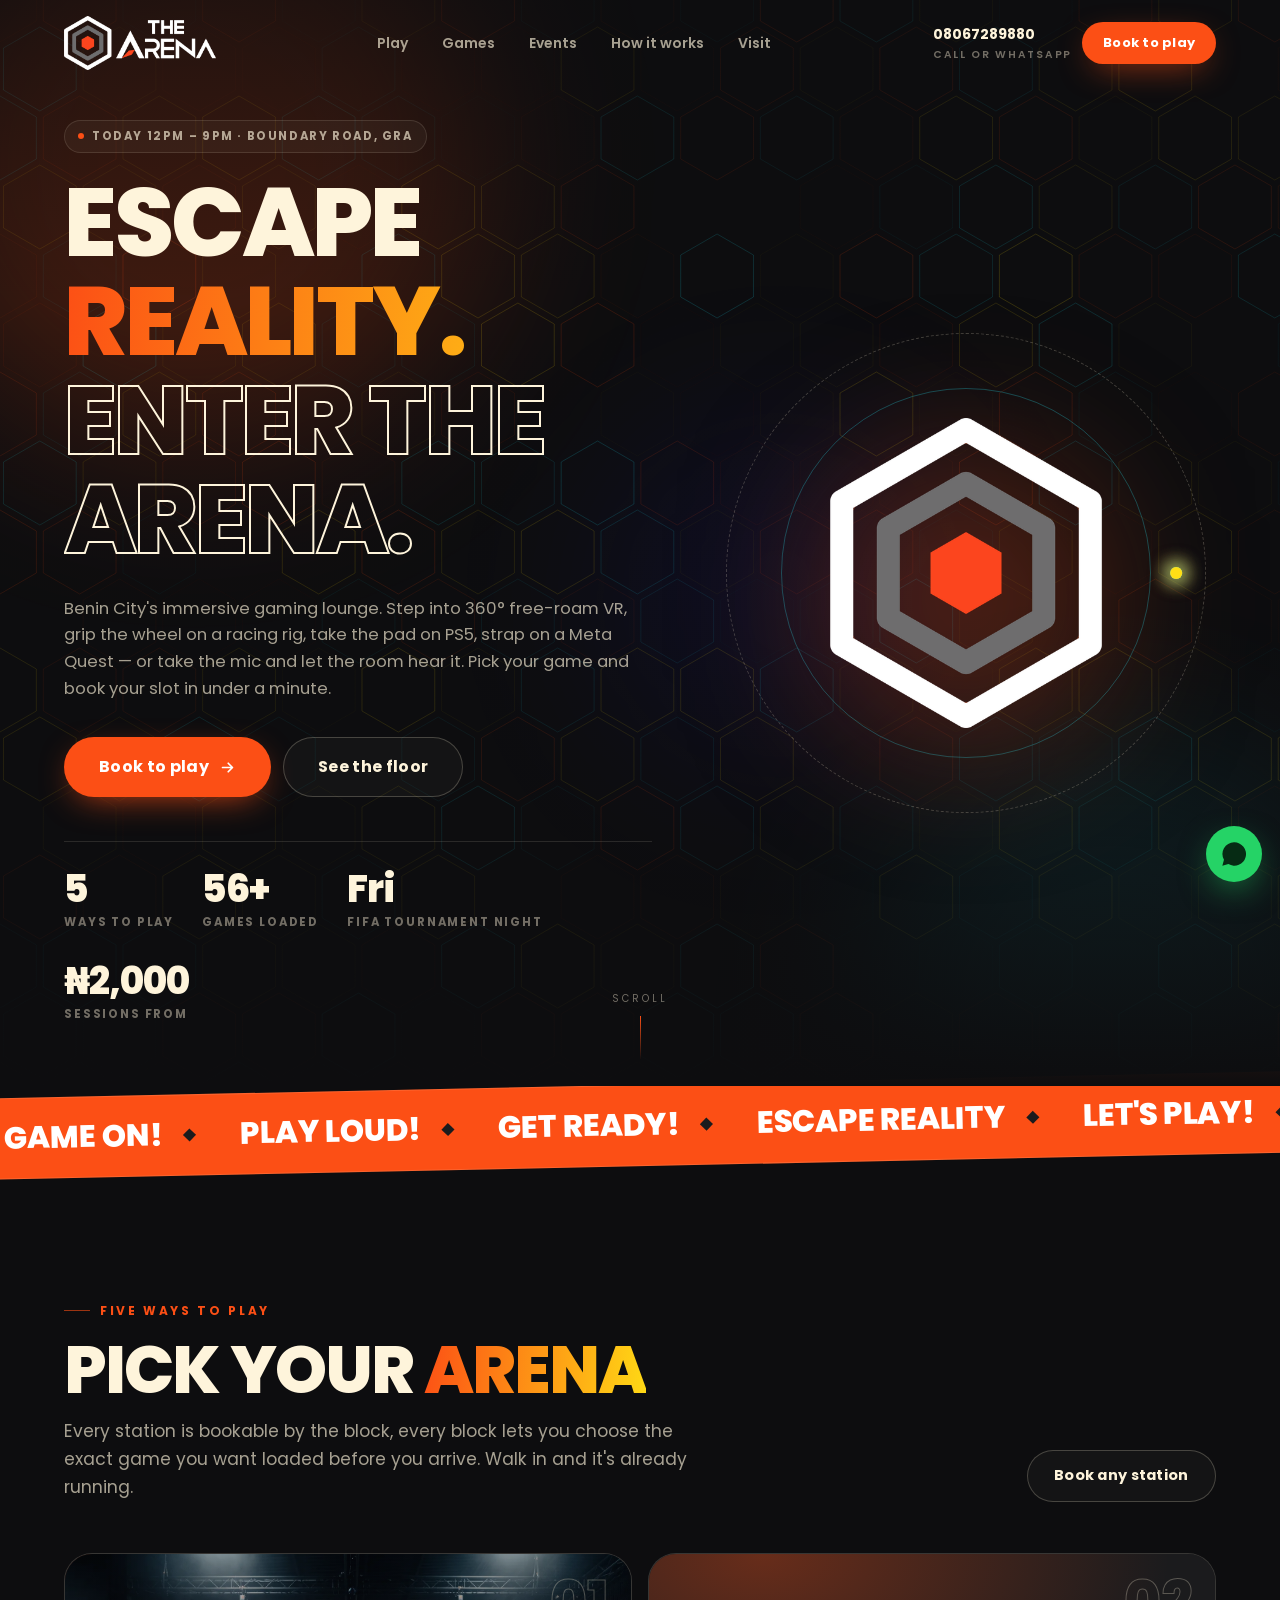
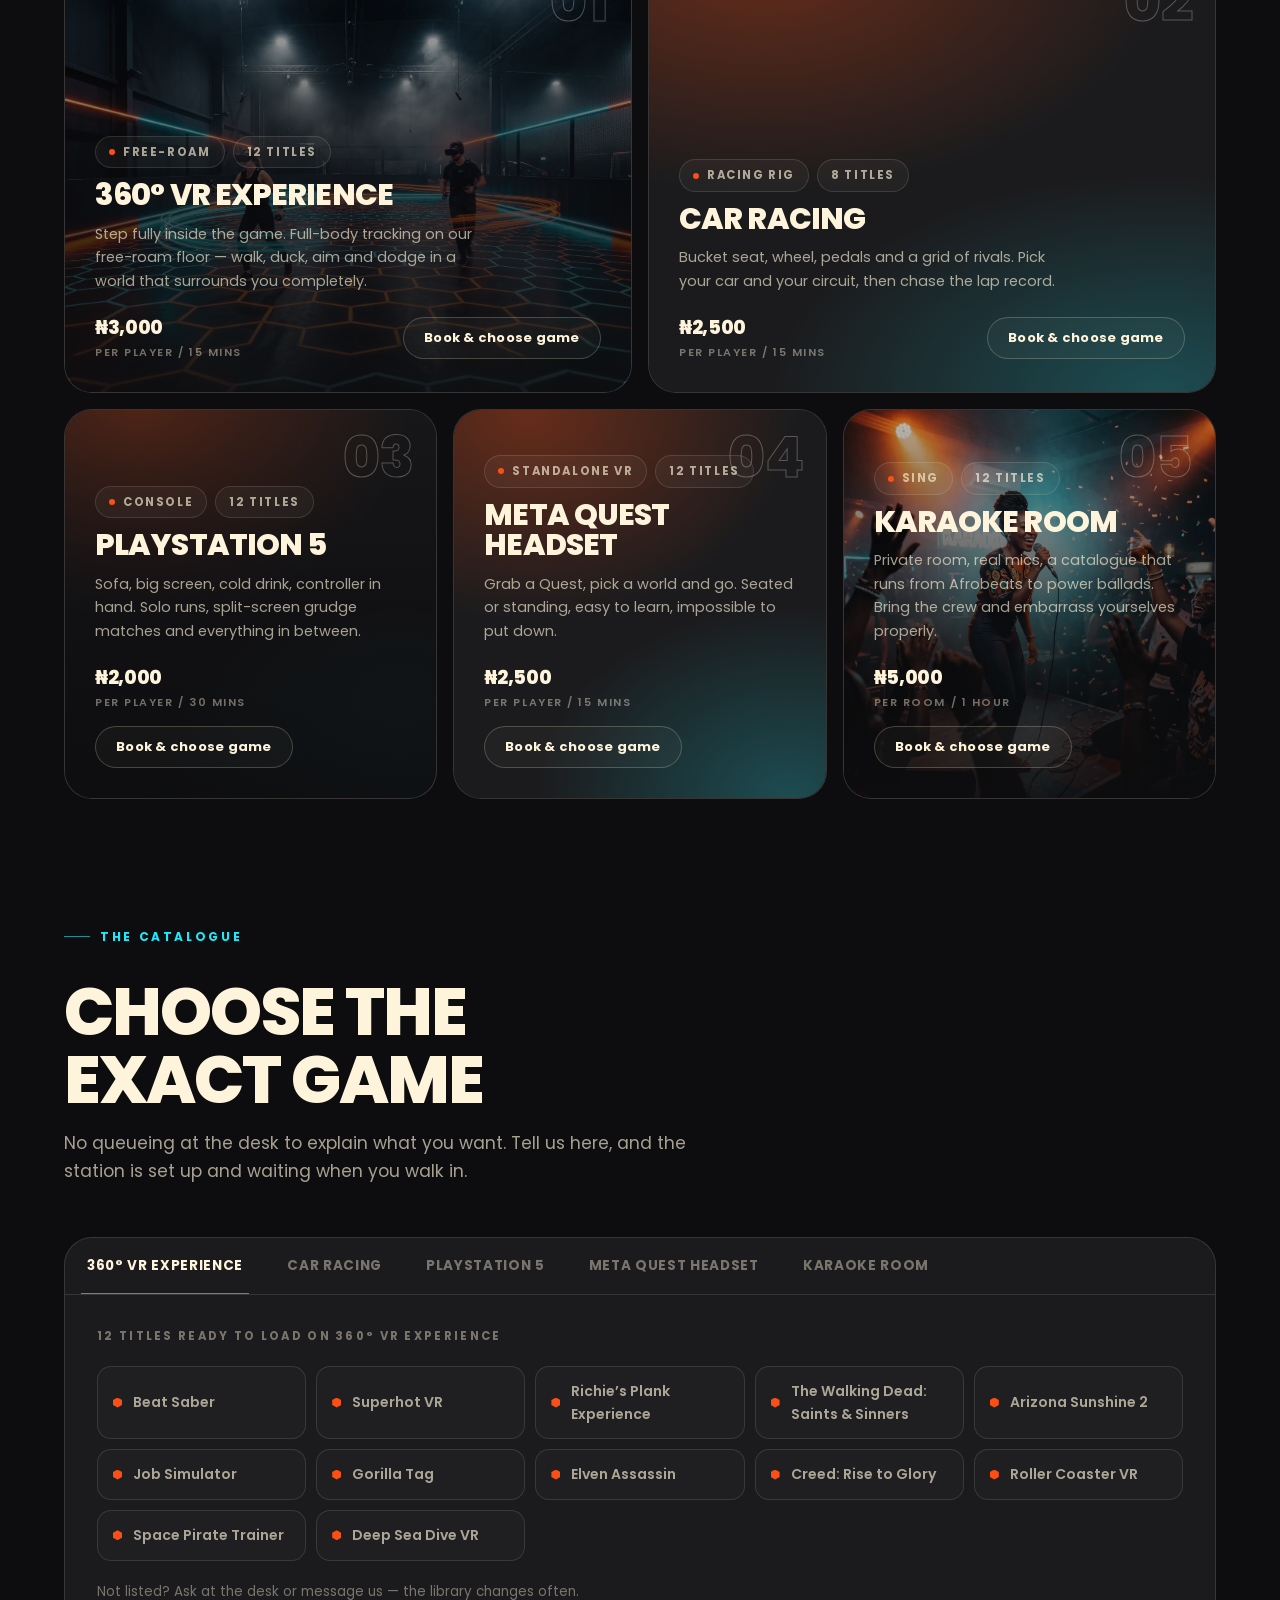
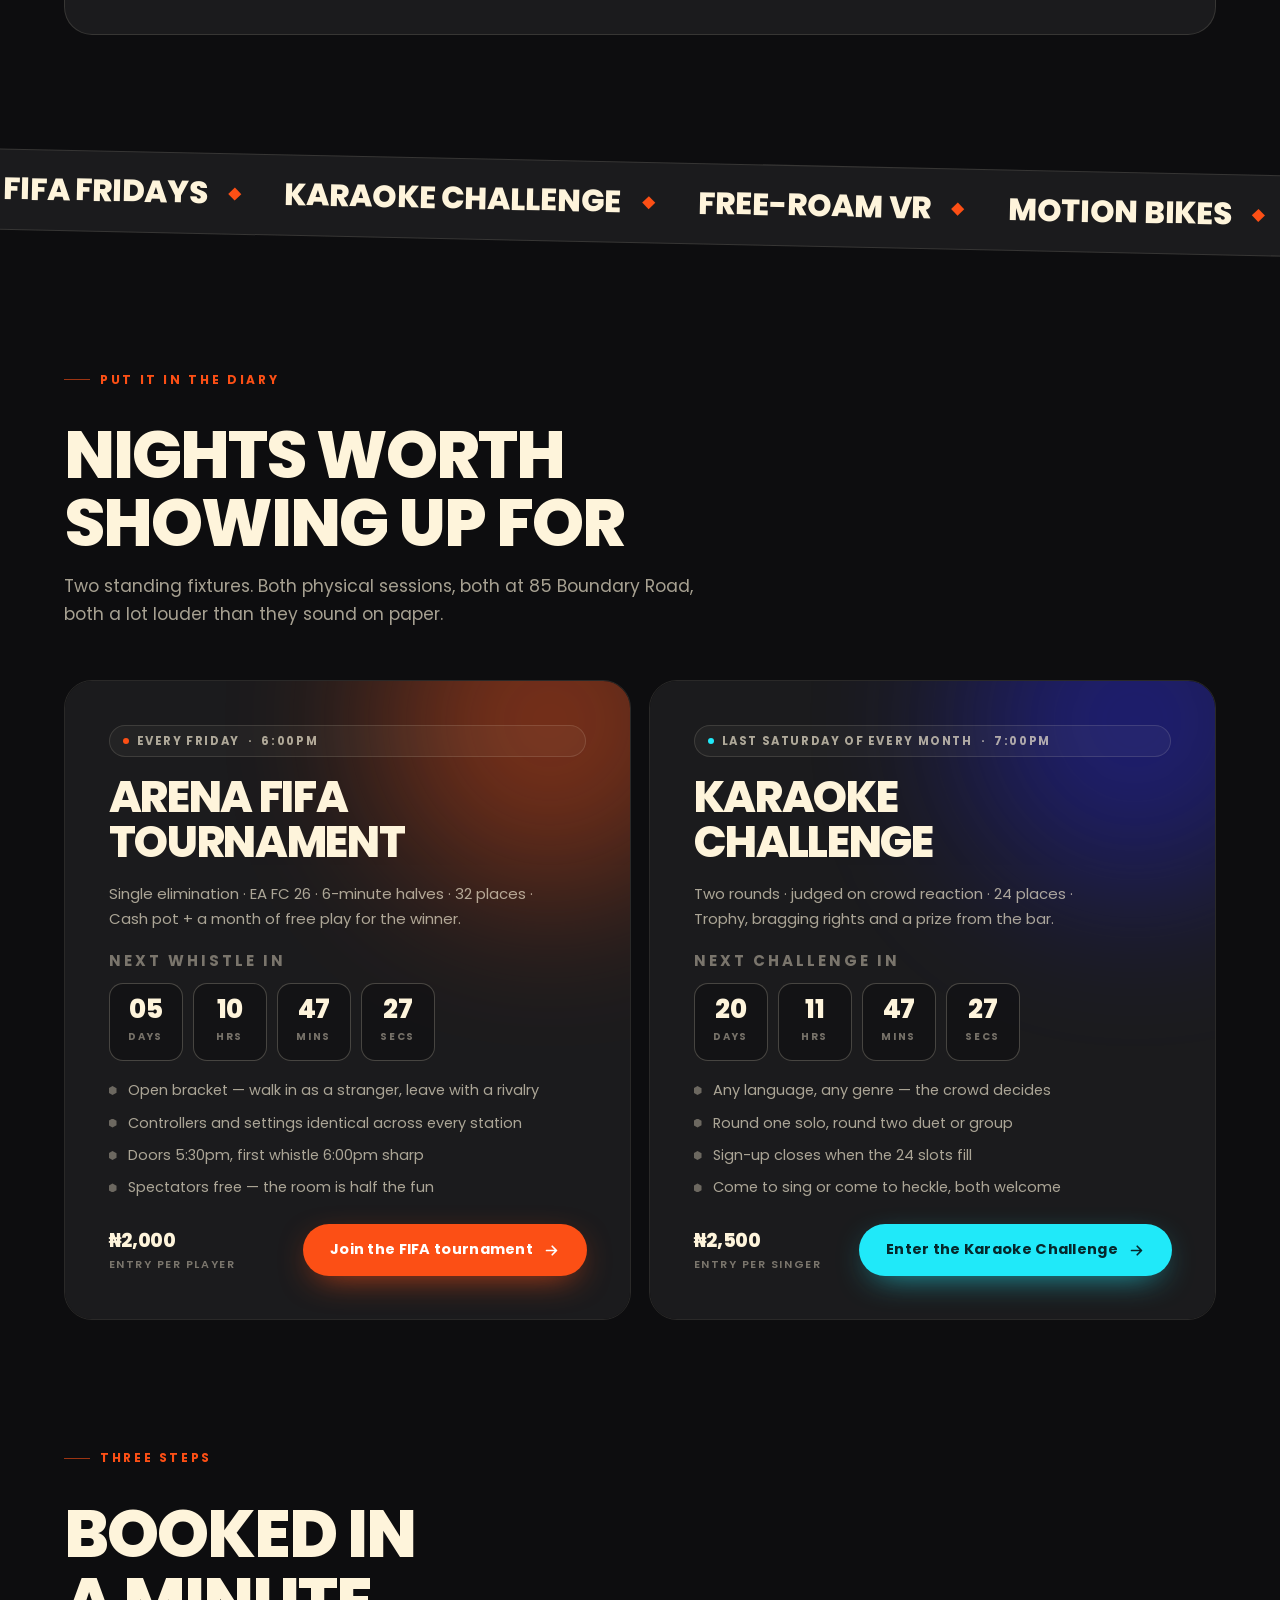
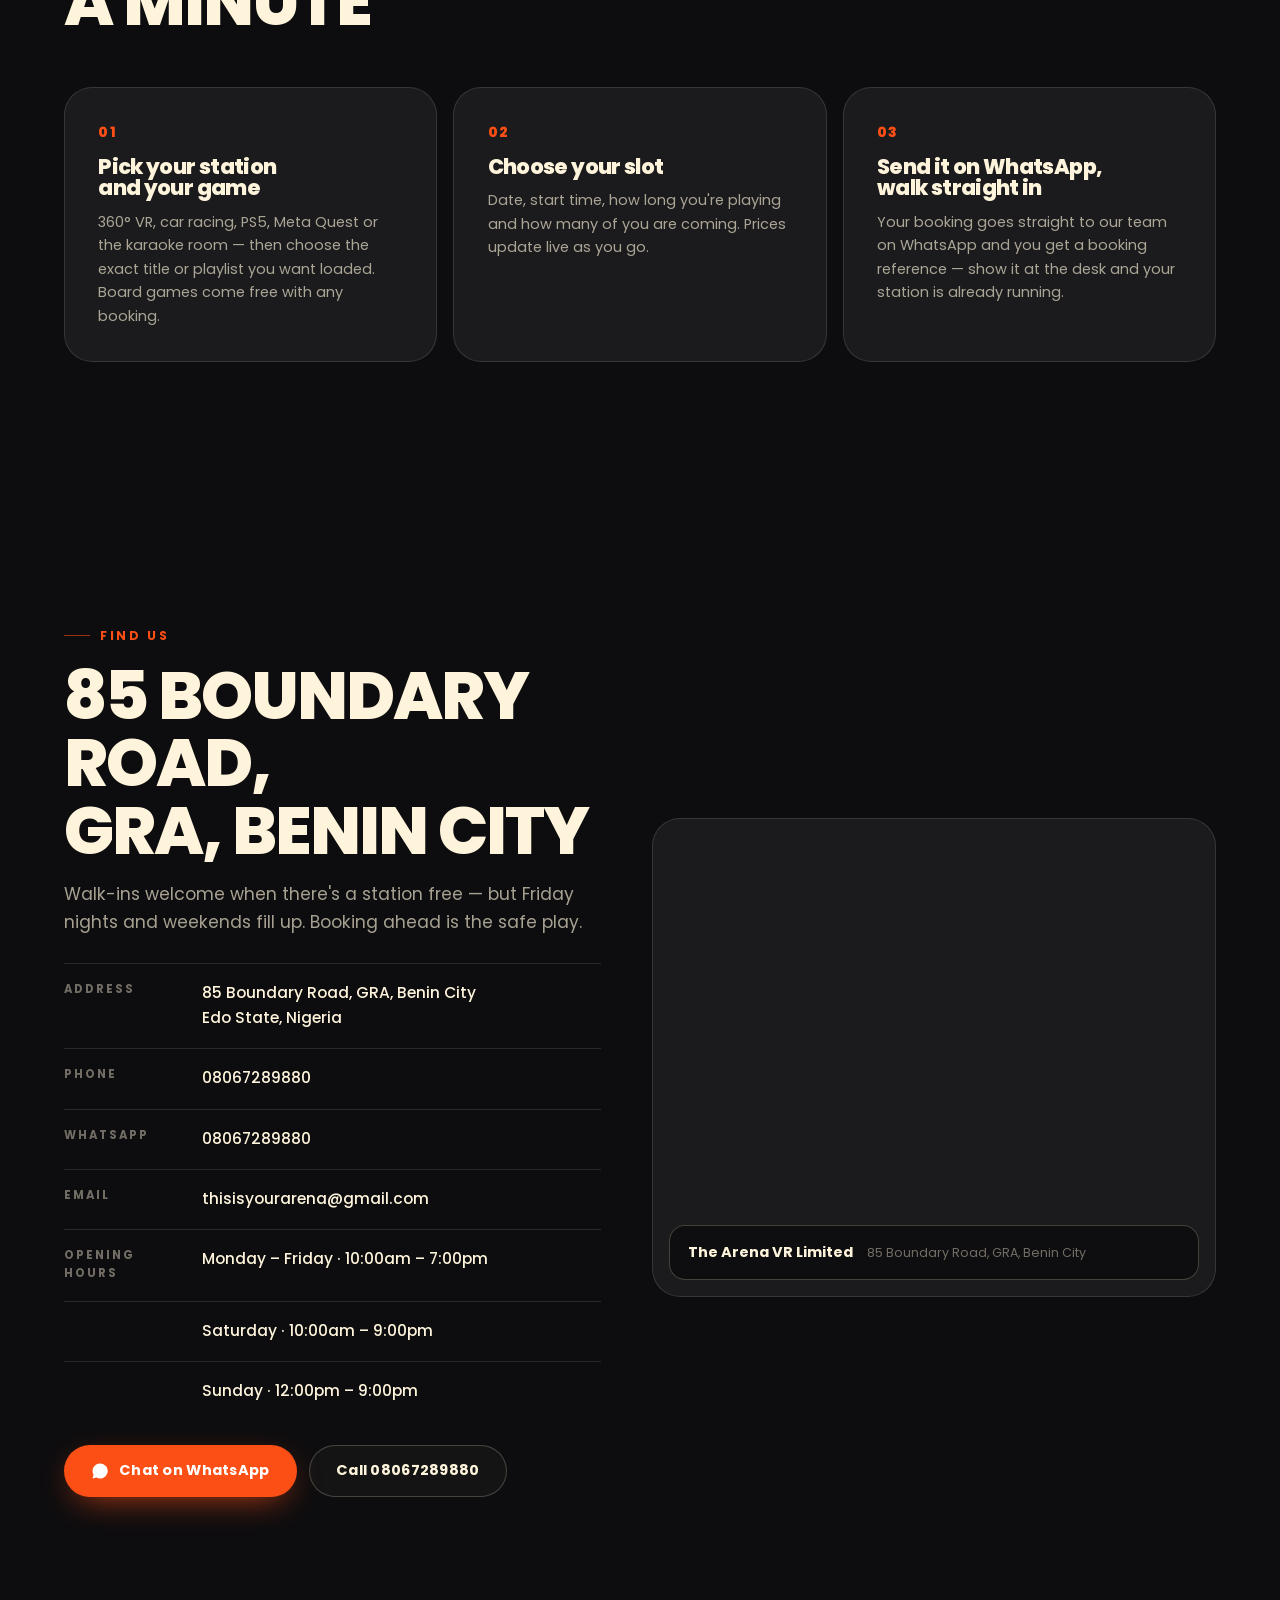
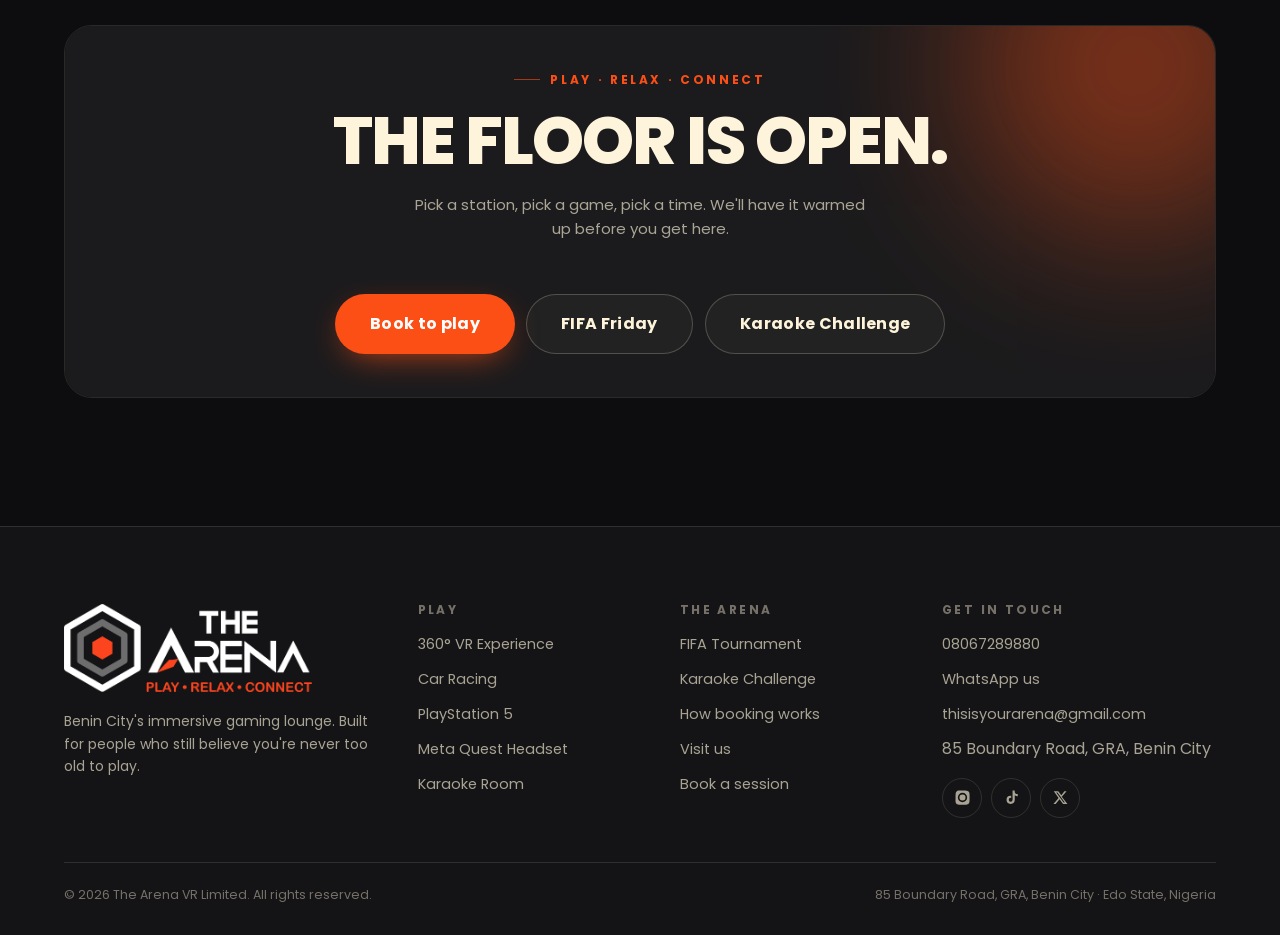
==== commit 8073771a: "No payment updates" ====
--- a/index.html
+++ b/index.html
@@ -4,7 +4,7 @@
 <meta charset="utf-8">
 <meta name="viewport" content="width=device-width,initial-scale=1">
 <title>The Arena VR — Play. Relax. Connect. | Benin City</title>
-<meta name="description" content="Nigeria's immersive gaming lounge in Benin City. 360° free-roam VR, motorcycle simulators, PS5, Meta Quest and karaoke. Book your session and pay online. 85 Boundary Road, GRA, Benin City.">
+<meta name="description" content="Nigeria's immersive gaming lounge in Benin City. 360° free-roam VR, car racing, PS5, Meta Quest and karaoke. Book your session online. 85 Boundary Road, GRA, Benin City.">
 <meta name="theme-color" content="#0D0D0F">
 <link rel="icon" href="assets/logo/favicon.png" type="image/png" sizes="512x512">
 <link rel="icon" href="assets/logo/favicon-192.png" type="image/png" sizes="192x192">
@@ -12,7 +12,7 @@
 
 <meta property="og:type" content="website">
 <meta property="og:title" content="The Arena VR — Play. Relax. Connect.">
-<meta property="og:description" content="360° free-roam VR, motorcycle simulators, PS5, Meta Quest and karaoke in Benin City. Book online.">
+<meta property="og:description" content="360° free-roam VR, car racing, PS5, Meta Quest and karaoke in Benin City. Book online.">
 <meta property="og:image" content="assets/img/vr360.jpg">
 
 <link rel="preconnect" href="https://fonts.googleapis.com">
@@ -20,7 +20,7 @@
 <link rel="preconnect" href="https://api.fontshare.com" crossorigin>
 <link href="https://api.fontshare.com/v2/css?f[]=satoshi@300,400,500,700,900&display=swap" rel="stylesheet">
 <link href="https://fonts.googleapis.com/css2?family=Poppins:wght@400;500;700;800;900&display=swap" rel="stylesheet">
-<link rel="stylesheet" href="assets/css/style.css?v=11">
+<link rel="stylesheet" href="assets/css/style.css?v=12">
 </head>
 <body>
 
@@ -95,8 +95,8 @@
         </h1>
 
         <p class="lead hero-sub hero-fade">Benin City's immersive gaming lounge. Step into 360° free-roam VR,
-        lean into a motion motorcycle, take the pad on PS5, strap on a Meta Quest — or take the mic and
-        let the room hear it. Pick your game, book your slot, pay online in under a minute.</p>
+        grip the wheel on a racing rig, take the pad on PS5, strap on a Meta Quest — or take the mic and
+        let the room hear it. Pick your game and book your slot in under a minute.</p>
 
         <div class="hero-ctas hero-fade d2">
           <a class="btn btn-primary btn-lg" href="book.html">
@@ -252,8 +252,8 @@
     <div class="steps">
       <article class="step" data-reveal>
         <h3>Pick your station and your game</h3>
-        <p>360° VR, motion motorcycle, PS5, Meta Quest or the karaoke room — then choose the exact title
-        or playlist you want loaded.</p>
+        <p>360° VR, car racing, PS5, Meta Quest or the karaoke room — then choose the exact title
+        or playlist you want loaded. Board games come free with any booking.</p>
       </article>
       <article class="step" data-reveal data-delay="110">
         <h3>Choose your slot</h3>
@@ -261,9 +261,9 @@
         as you go.</p>
       </article>
       <article class="step" data-reveal data-delay="220">
-        <h3>Pay online, walk straight in</h3>
-        <p>Card, bank transfer or USSD through Paystack. You get a booking reference — show it at the
-        desk and your station is already running.</p>
+        <h3>Send it on WhatsApp, walk straight in</h3>
+        <p>Your booking goes straight to our team on WhatsApp and you get a booking reference — show it
+        at the desk and your station is already running.</p>
       </article>
     </div>
   </div>
@@ -363,7 +363,7 @@
   <svg viewBox="0 0 24 24"><path d="M17.5 14.4c-.3-.2-1.8-.9-2-1s-.5-.2-.7.1-.8 1-1 1.2-.4.2-.7 0a8.2 8.2 0 0 1-2.4-1.5 9 9 0 0 1-1.7-2.1c-.2-.3 0-.5.1-.6l.5-.6a2 2 0 0 0 .3-.5.6.6 0 0 0 0-.6L9 6.6c-.2-.5-.4-.5-.6-.5h-.6a1.1 1.1 0 0 0-.8.4A3.3 3.3 0 0 0 6 8.9a5.8 5.8 0 0 0 1.2 3 13.1 13.1 0 0 0 5 4.4 9.9 9.9 0 0 0 3.4.9 2.9 2.9 0 0 0 2-.7 2.4 2.4 0 0 0 .6-1.7c0-.2-.1-.3-.4-.4zM12 2a10 10 0 0 0-8.6 15L2 22l5.2-1.4A10 10 0 1 0 12 2z"/></svg>
 </a>
 
-<script src="assets/js/arena.config.js?v=11"></script>
-<script src="assets/js/site.js?v=11"></script>
+<script src="assets/js/arena.config.js?v=12"></script>
+<script src="assets/js/site.js?v=12"></script>
 </body>
 </html>
--- a/assets/css/style.css
+++ b/assets/css/style.css
@@ -804,6 +804,26 @@
   padding:12px 22px;border:1px dashed var(--line-strong);border-radius:14px;
 }
 
+/* WhatsApp send buttons on the confirmation screen */
+.wa-send{display:grid;gap:10px;width:100%;max-width:360px}
+.wa-send .wa-btn{justify-content:center;gap:10px}
+.wa-tick{font-style:normal;font-weight:800;opacity:0;transition:opacity .2s}
+.wa-btn.sent .wa-tick{opacity:1}
+
+/* free bonus add-on (board games) */
+.field label.bonus-check{
+  display:flex;gap:14px;align-items:flex-start;cursor:pointer;
+  padding:14px 16px;border:1px solid var(--line);border-radius:14px;background:var(--surface);
+  text-transform:none;letter-spacing:0;font-size:15px;color:var(--ink);
+}
+.bonus-check:has(input:checked){border-color:var(--cyan);background:rgba(32,233,249,.06)}
+.bonus-check input{width:20px;height:20px;margin-top:2px;flex:none;accent-color:var(--cyan)}
+.bonus-check .hint{display:block;margin-top:4px}
+.bonus-free{
+  display:inline-block;margin-left:6px;padding:2px 8px;border-radius:999px;
+  font-size:11px;font-weight:700;background:rgba(32,233,249,.14);color:var(--cyan);
+}
+
 /* config banner */
 .cfg-note{
   border:1px dashed rgba(255,222,21,.5);background:rgba(255,222,21,.07);
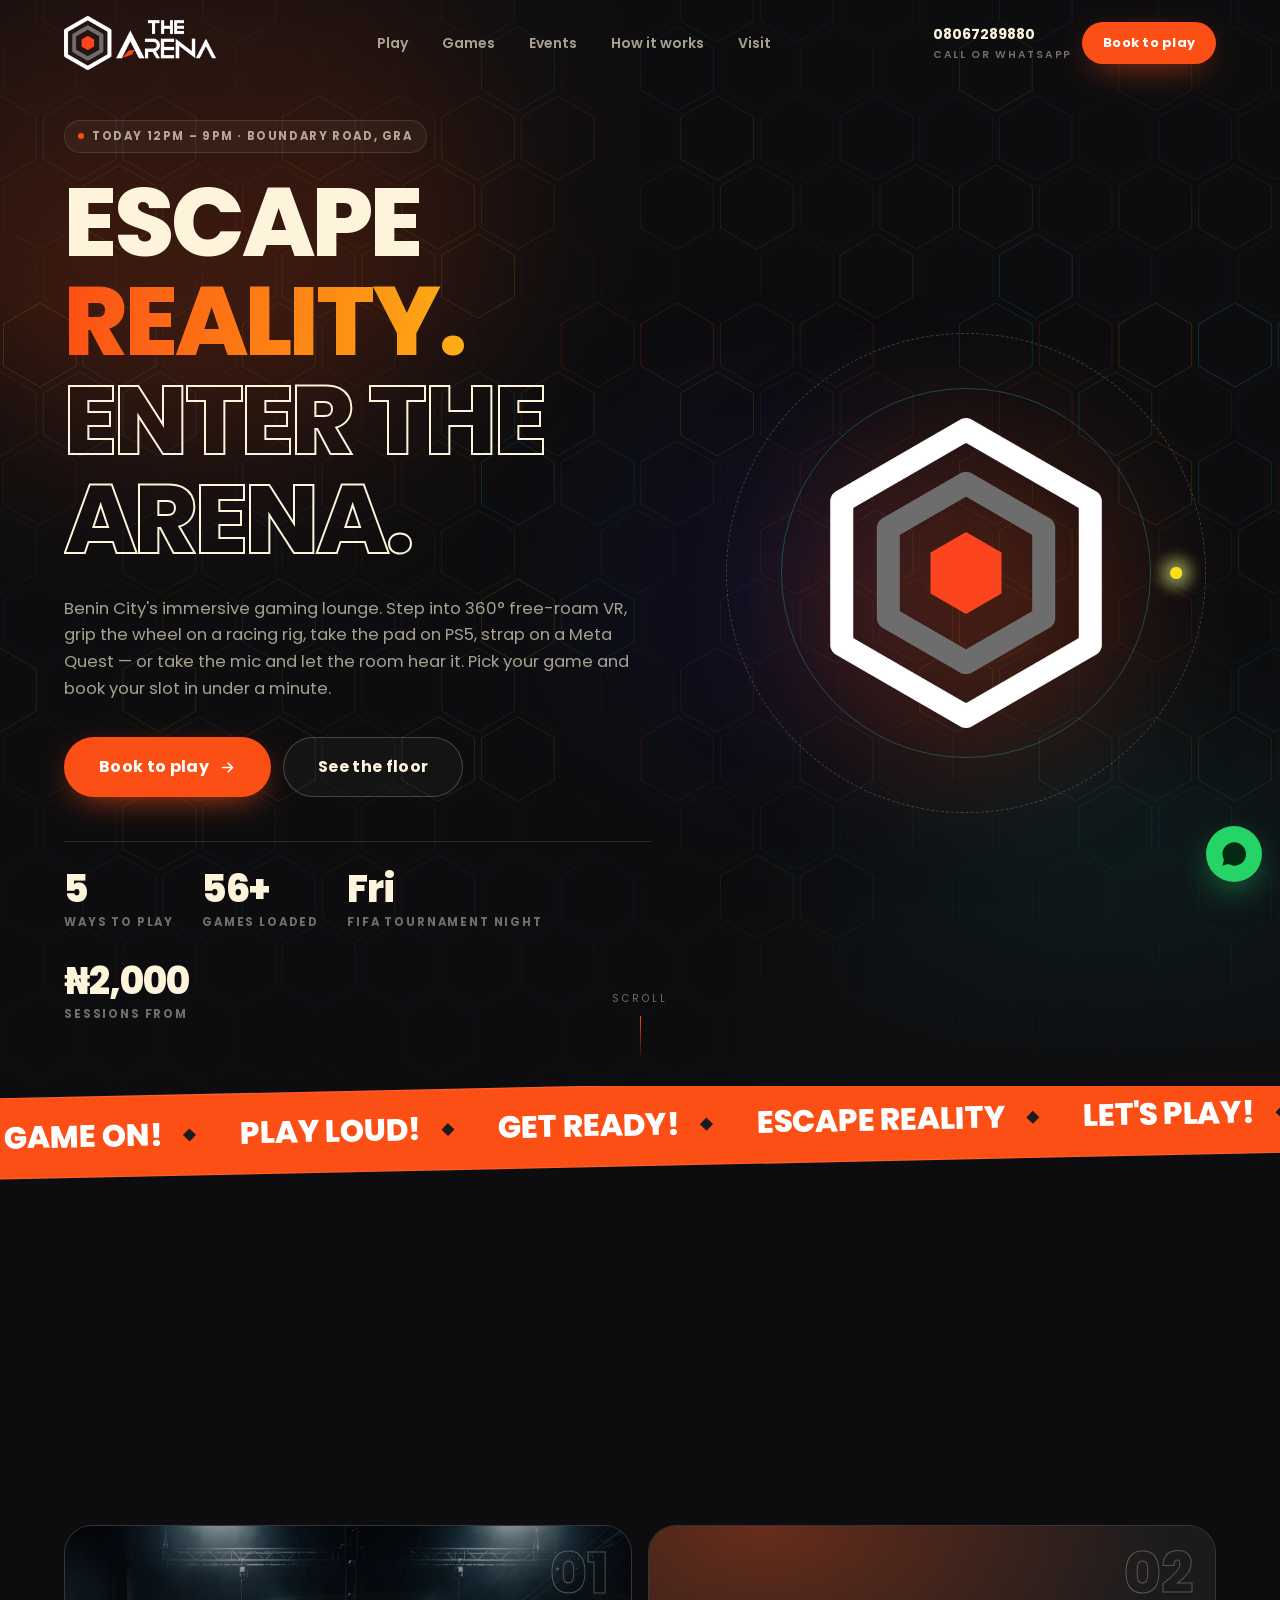
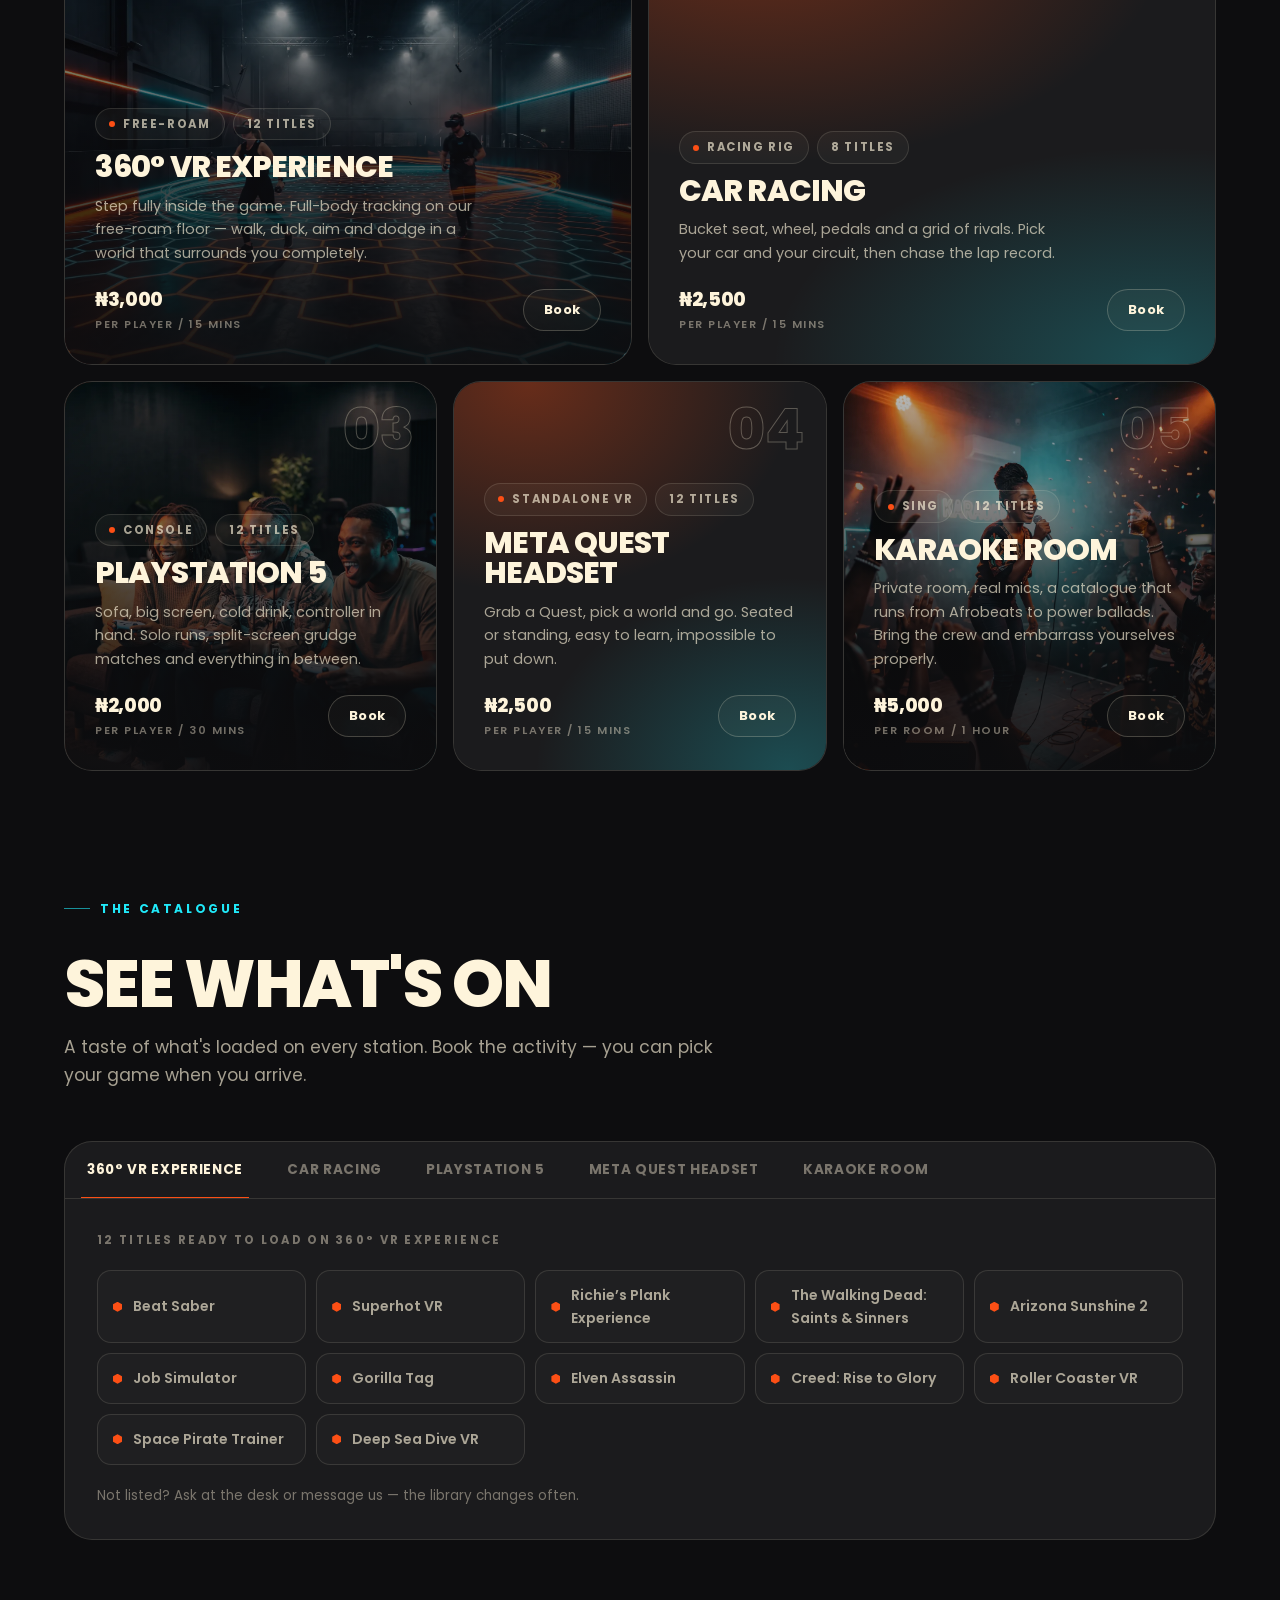
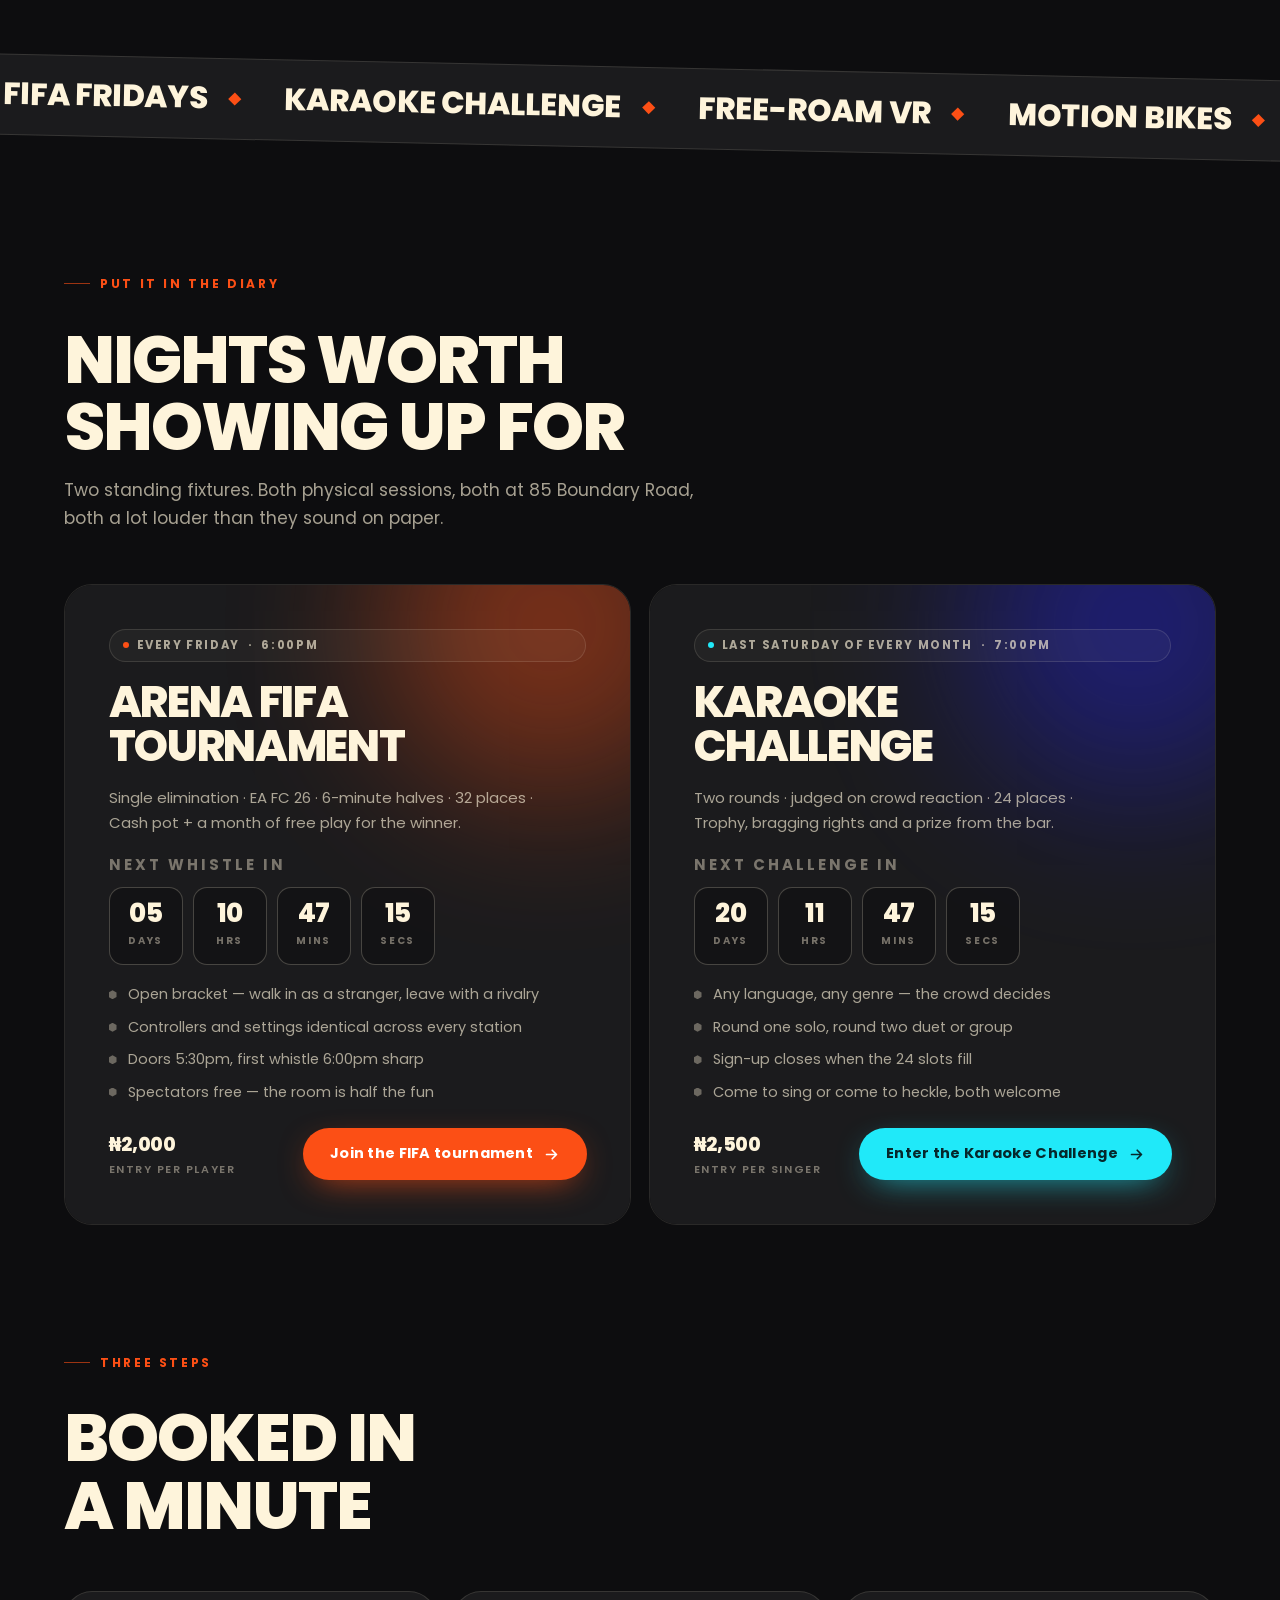
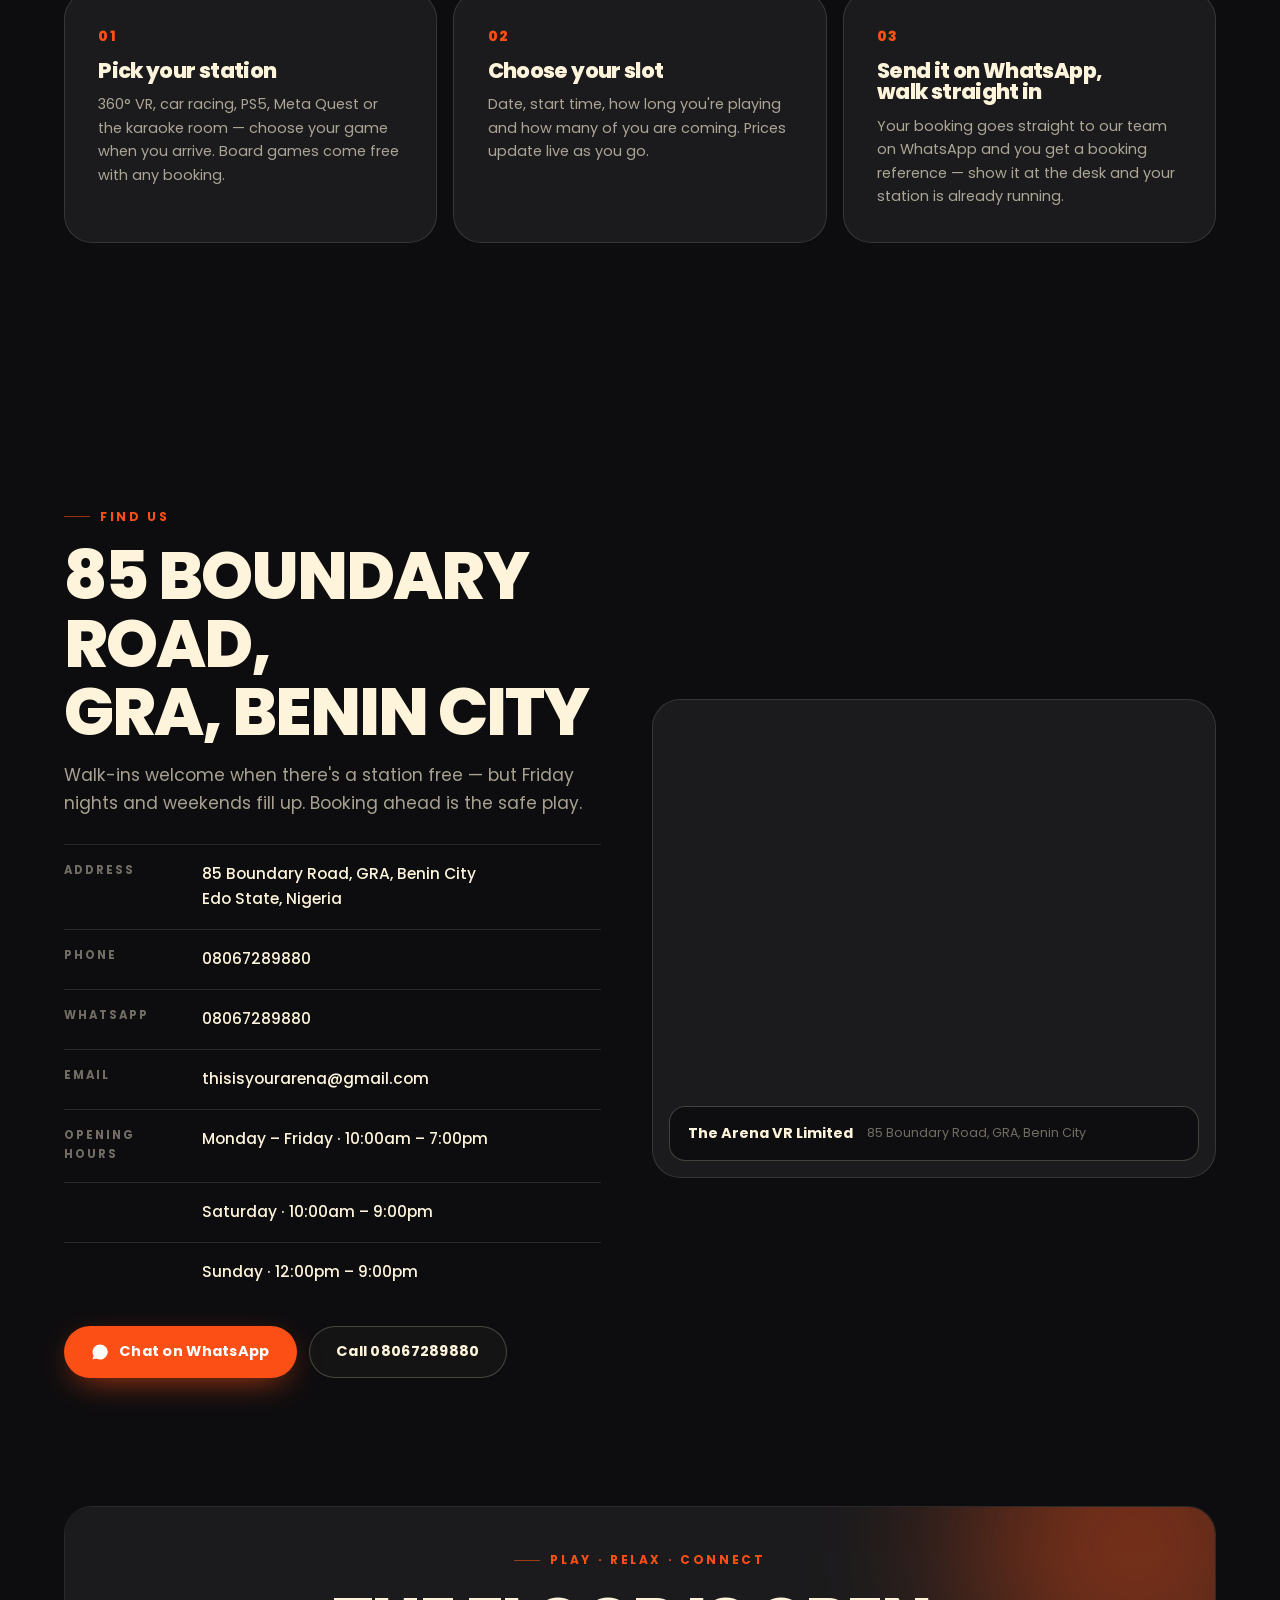
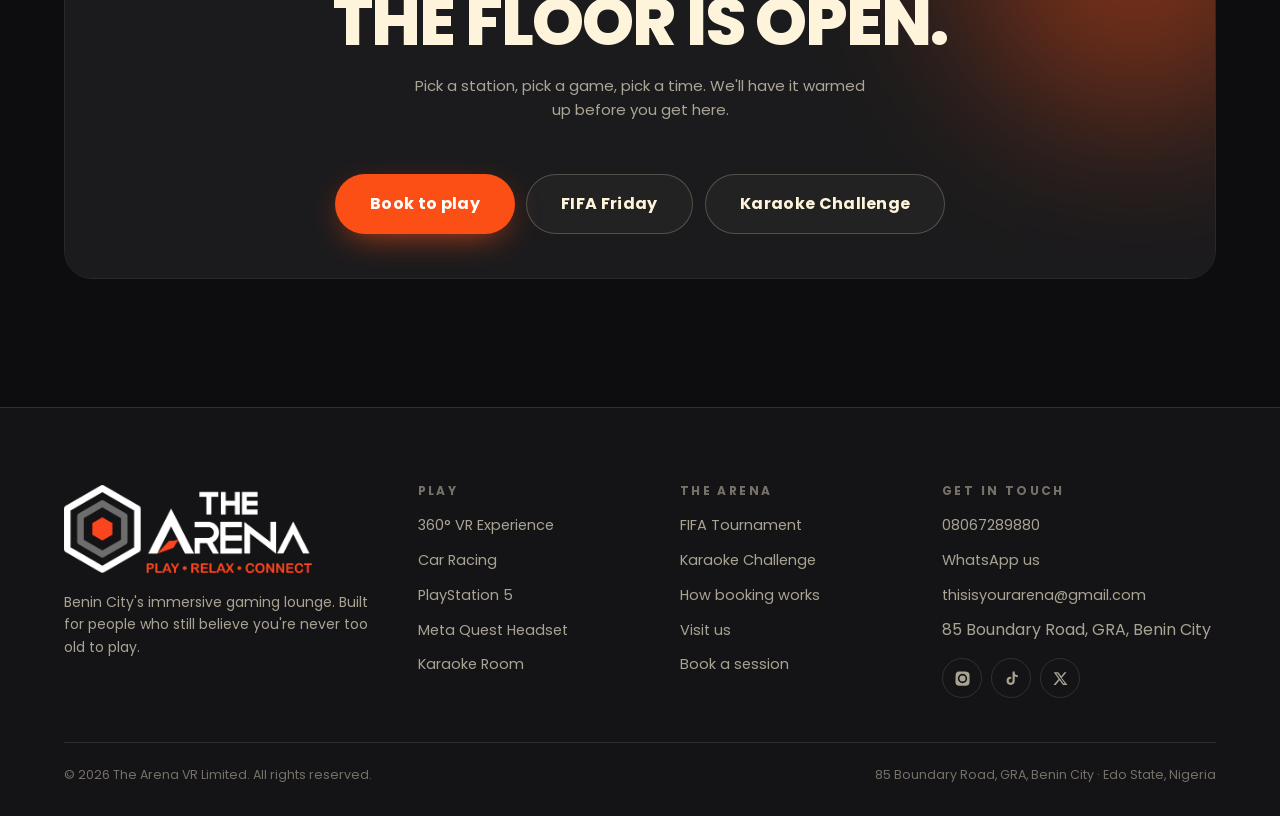
==== commit 342ed8ef: "Game selection updates" ====
--- a/index.html
+++ b/index.html
@@ -20,7 +20,7 @@
 <link rel="preconnect" href="https://api.fontshare.com" crossorigin>
 <link href="https://api.fontshare.com/v2/css?f[]=satoshi@300,400,500,700,900&display=swap" rel="stylesheet">
 <link href="https://fonts.googleapis.com/css2?family=Poppins:wght@400;500;700;800;900&display=swap" rel="stylesheet">
-<link rel="stylesheet" href="assets/css/style.css?v=12">
+<link rel="stylesheet" href="assets/css/style.css?v=13">
 </head>
 <body>
 
@@ -140,8 +140,8 @@
       <div>
         <span class="eyebrow">Five ways to play</span>
         <h2 class="h-lg" style="margin-top:16px">Pick your <span class="grad-fire">arena</span></h2>
-        <p class="lead" style="margin-top:14px">Every station is bookable by the block, every block lets you choose
-        the exact game you want loaded before you arrive. Walk in and it's already running.</p>
+        <p class="lead" style="margin-top:14px">Every station is bookable by the block. Book your slot, walk in and
+        pick any game from the catalogue on the day.</p>
       </div>
       <a class="btn btn-ghost" href="book.html"><span>Book any station</span></a>
     </div>
@@ -155,9 +155,9 @@
   <div class="shell">
     <div class="sec-head" data-reveal>
       <span class="eyebrow cy">The catalogue</span>
-      <h2 class="h-lg" style="margin-top:16px">Choose the exact game</h2>
-      <p class="lead">No queueing at the desk to explain what you want. Tell us here, and the station is
-      set up and waiting when you walk in.</p>
+      <h2 class="h-lg" style="margin-top:16px">See what's on</h2>
+      <p class="lead">A taste of what's loaded on every station. Book the activity — you can pick your
+      game when you arrive.</p>
     </div>
 
     <div class="picker" data-reveal>
@@ -251,9 +251,9 @@
     </div>
     <div class="steps">
       <article class="step" data-reveal>
-        <h3>Pick your station and your game</h3>
-        <p>360° VR, car racing, PS5, Meta Quest or the karaoke room — then choose the exact title
-        or playlist you want loaded. Board games come free with any booking.</p>
+        <h3>Pick your station</h3>
+        <p>360° VR, car racing, PS5, Meta Quest or the karaoke room — choose your game when you
+        arrive. Board games come free with any booking.</p>
       </article>
       <article class="step" data-reveal data-delay="110">
         <h3>Choose your slot</h3>
@@ -363,7 +363,7 @@
   <svg viewBox="0 0 24 24"><path d="M17.5 14.4c-.3-.2-1.8-.9-2-1s-.5-.2-.7.1-.8 1-1 1.2-.4.2-.7 0a8.2 8.2 0 0 1-2.4-1.5 9 9 0 0 1-1.7-2.1c-.2-.3 0-.5.1-.6l.5-.6a2 2 0 0 0 .3-.5.6.6 0 0 0 0-.6L9 6.6c-.2-.5-.4-.5-.6-.5h-.6a1.1 1.1 0 0 0-.8.4A3.3 3.3 0 0 0 6 8.9a5.8 5.8 0 0 0 1.2 3 13.1 13.1 0 0 0 5 4.4 9.9 9.9 0 0 0 3.4.9 2.9 2.9 0 0 0 2-.7 2.4 2.4 0 0 0 .6-1.7c0-.2-.1-.3-.4-.4zM12 2a10 10 0 0 0-8.6 15L2 22l5.2-1.4A10 10 0 1 0 12 2z"/></svg>
 </a>
 
-<script src="assets/js/arena.config.js?v=12"></script>
-<script src="assets/js/site.js?v=12"></script>
+<script src="assets/js/arena.config.js?v=13"></script>
+<script src="assets/js/site.js?v=13"></script>
 </body>
 </html>
--- a/assets/css/style.css
+++ b/assets/css/style.css
@@ -804,6 +804,9 @@
   padding:12px 22px;border:1px dashed var(--line-strong);border-radius:14px;
 }
 
+/* the hidden attribute must win over component display rules */
+[hidden]{display:none !important}
+
 /* WhatsApp send buttons on the confirmation screen */
 .wa-send{display:grid;gap:10px;width:100%;max-width:360px}
 .wa-send .wa-btn{justify-content:center;gap:10px}
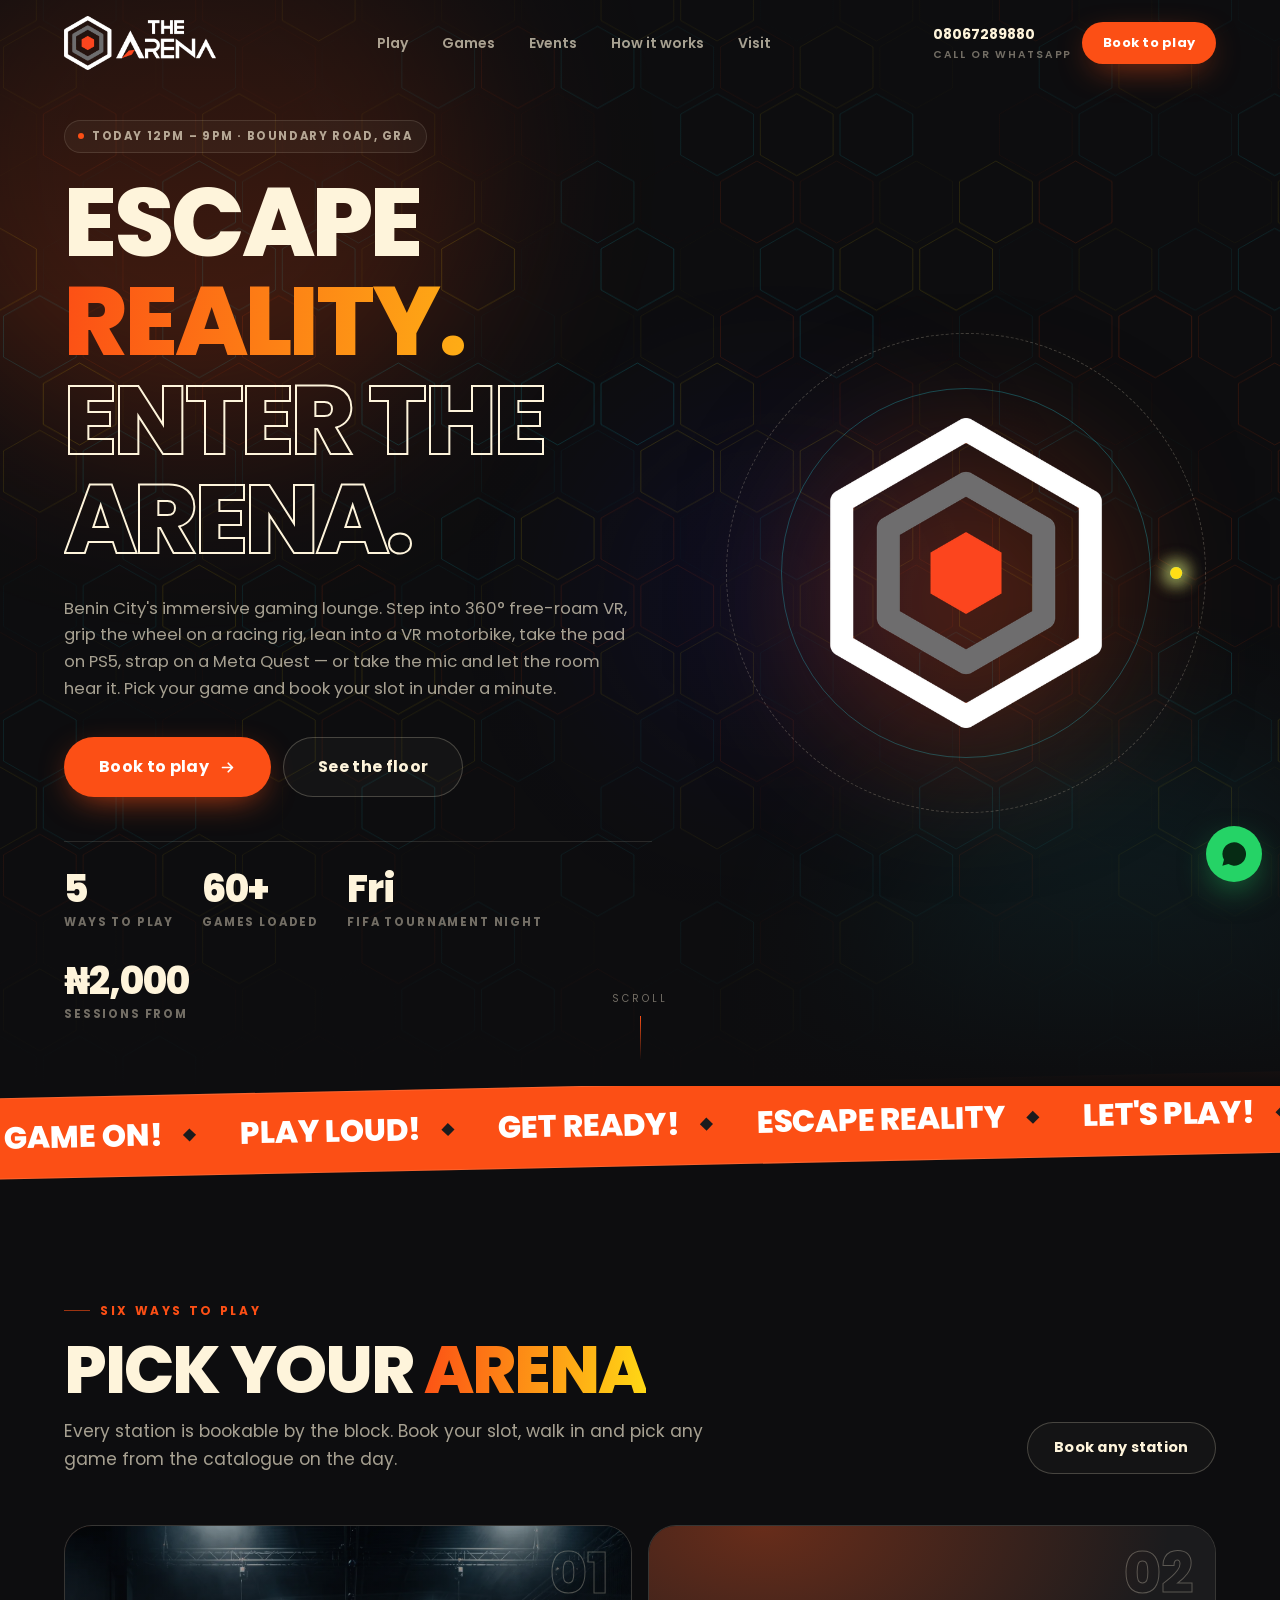
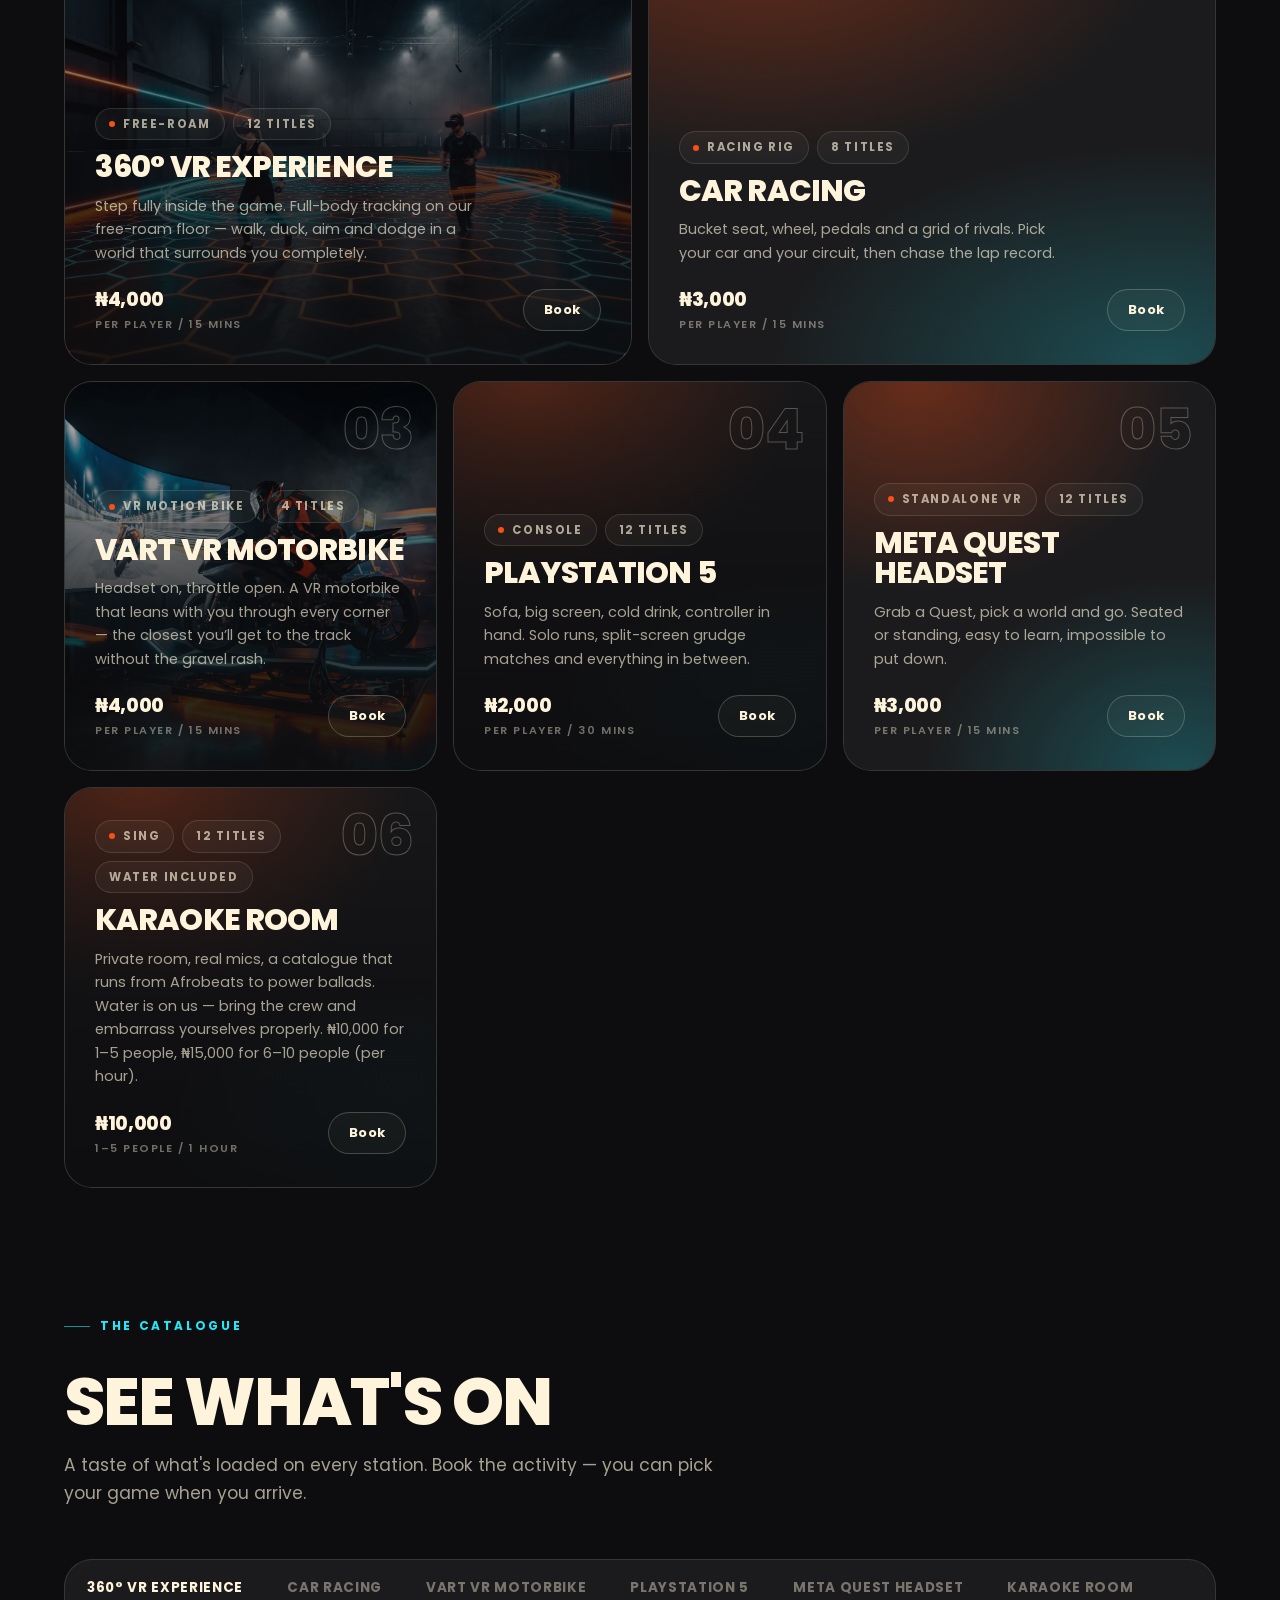
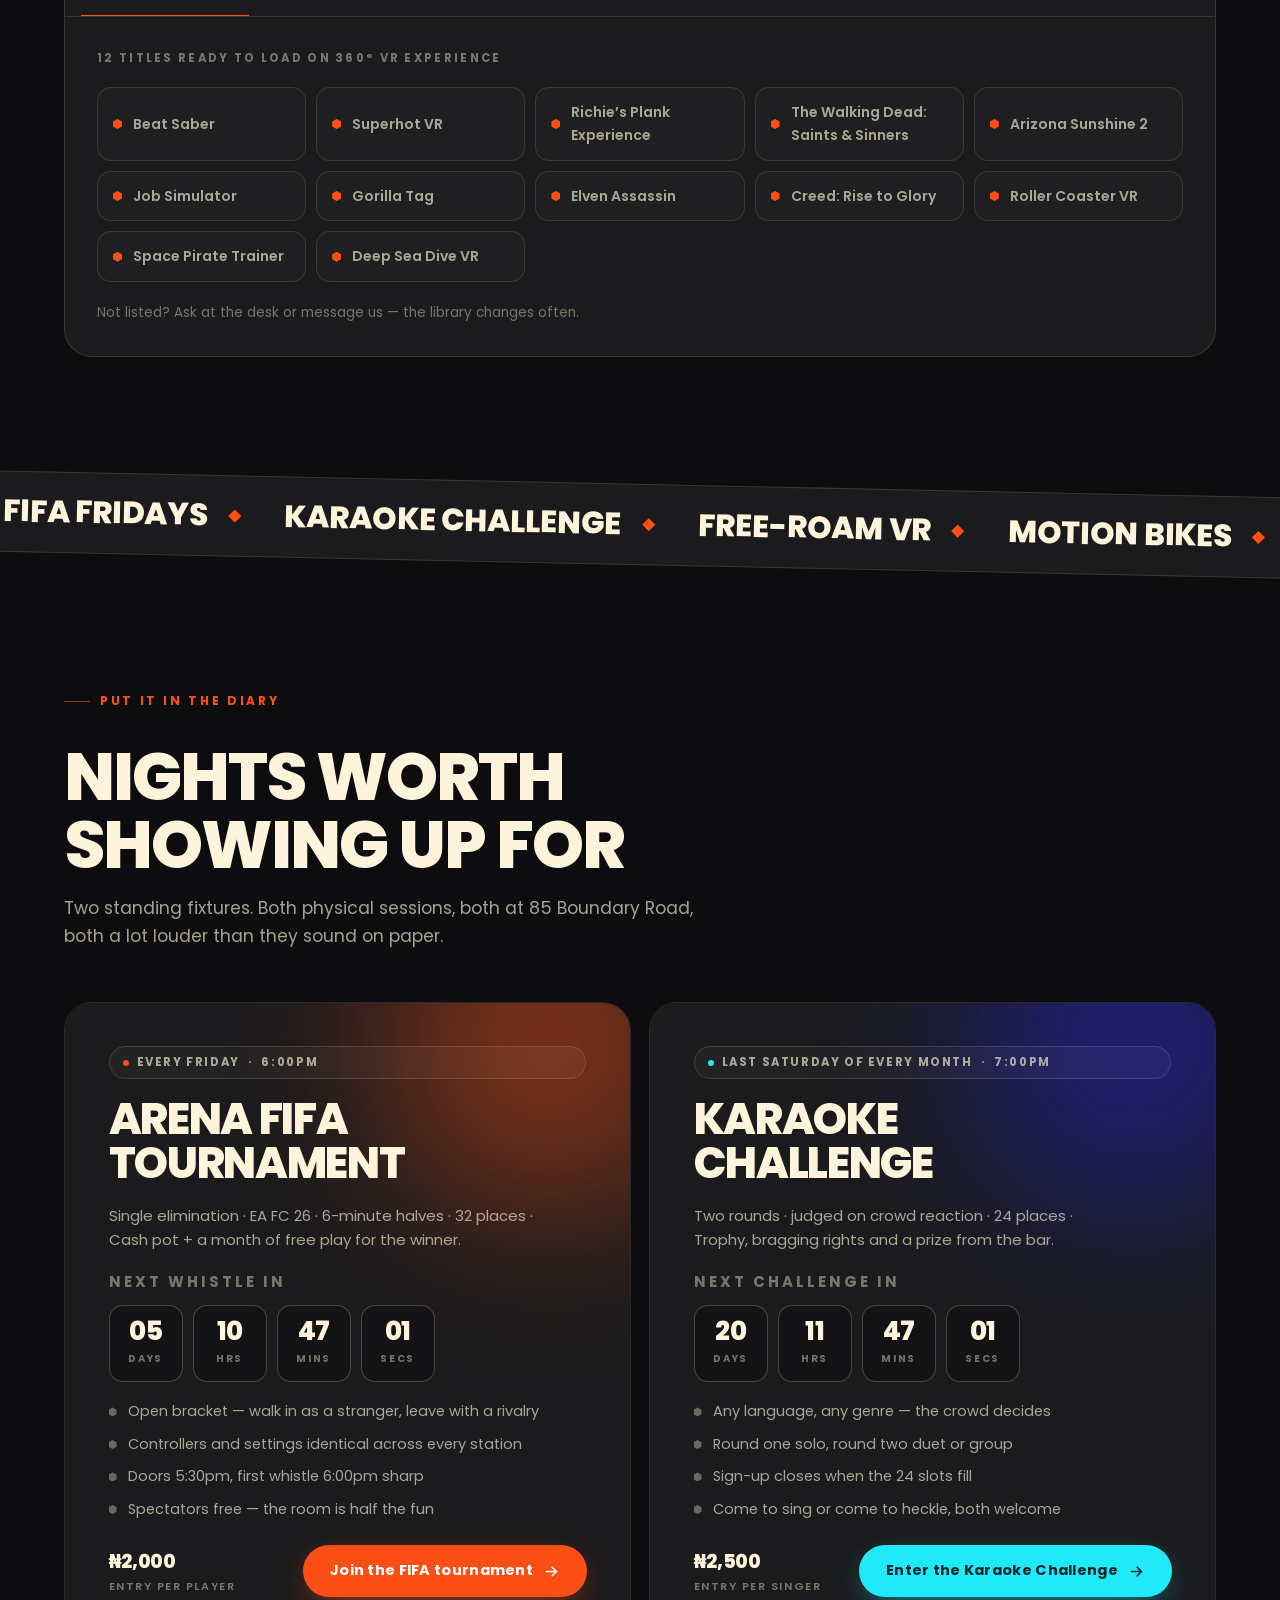
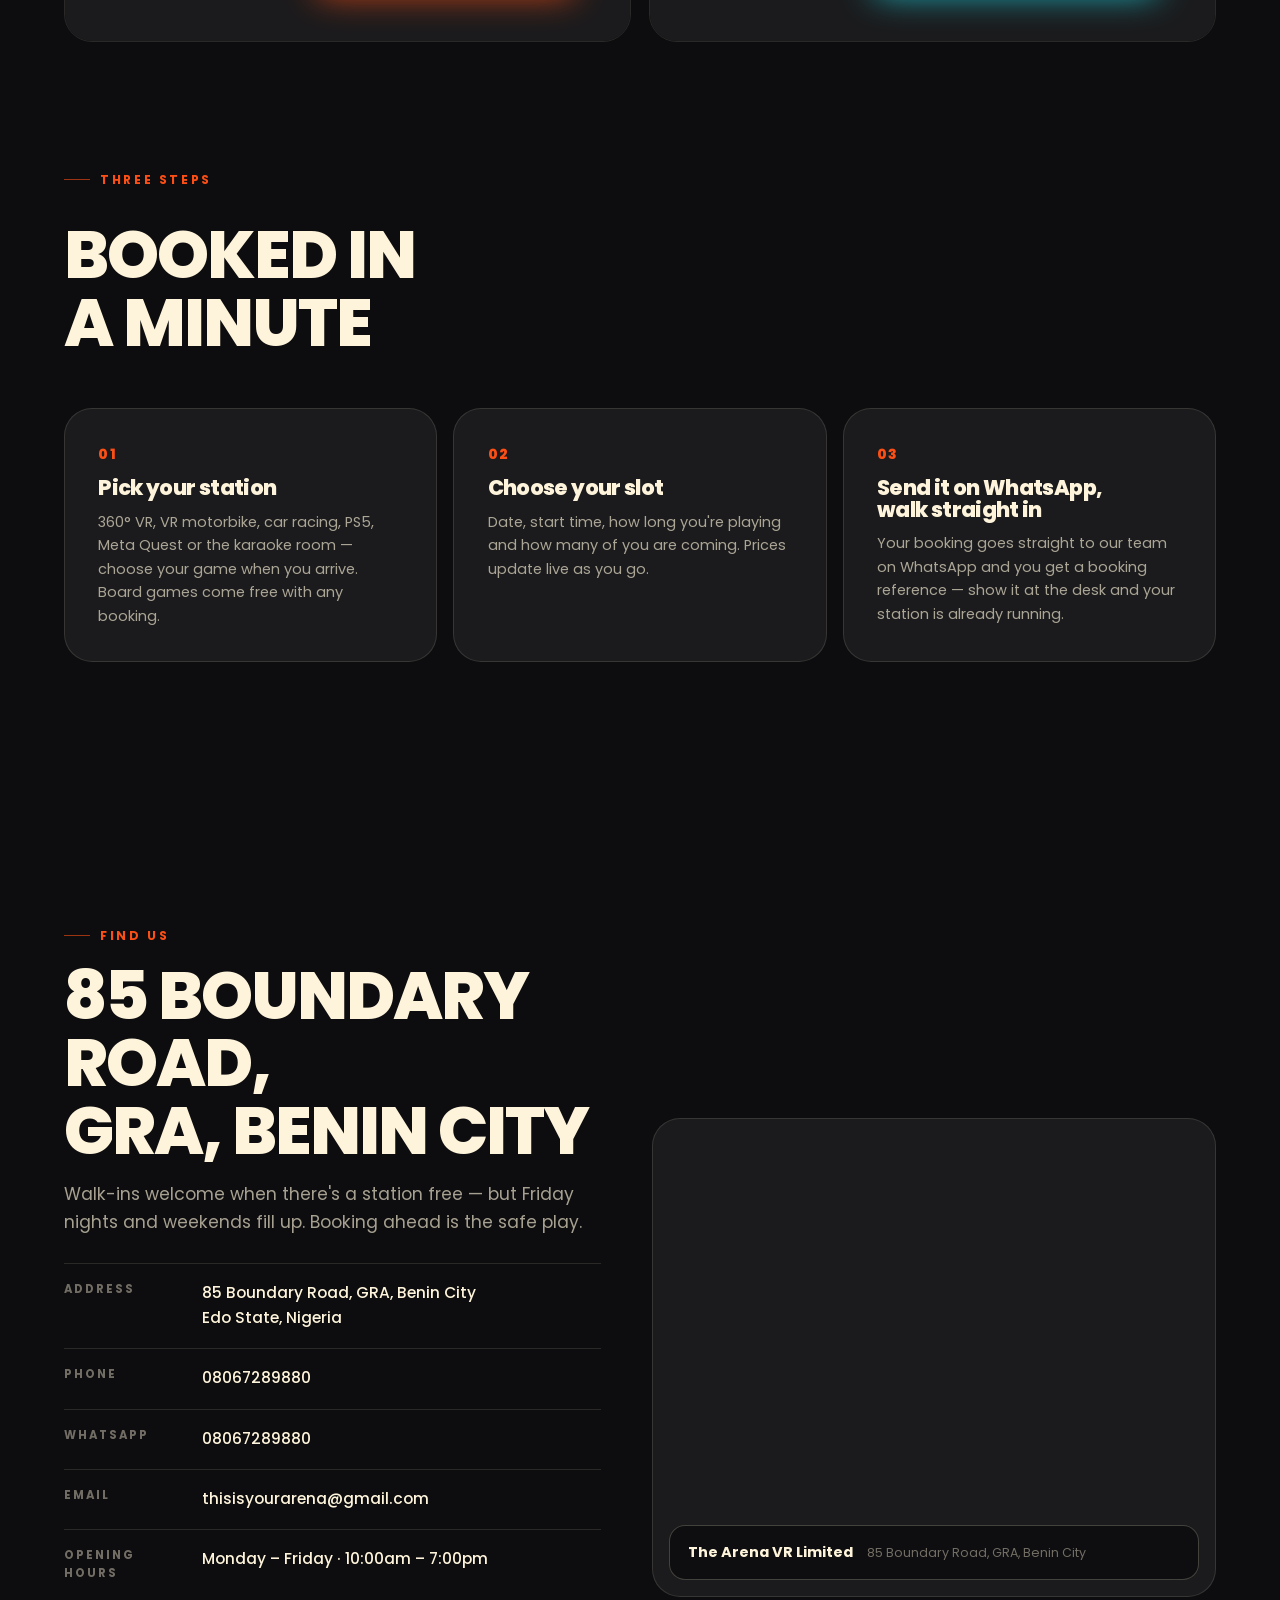
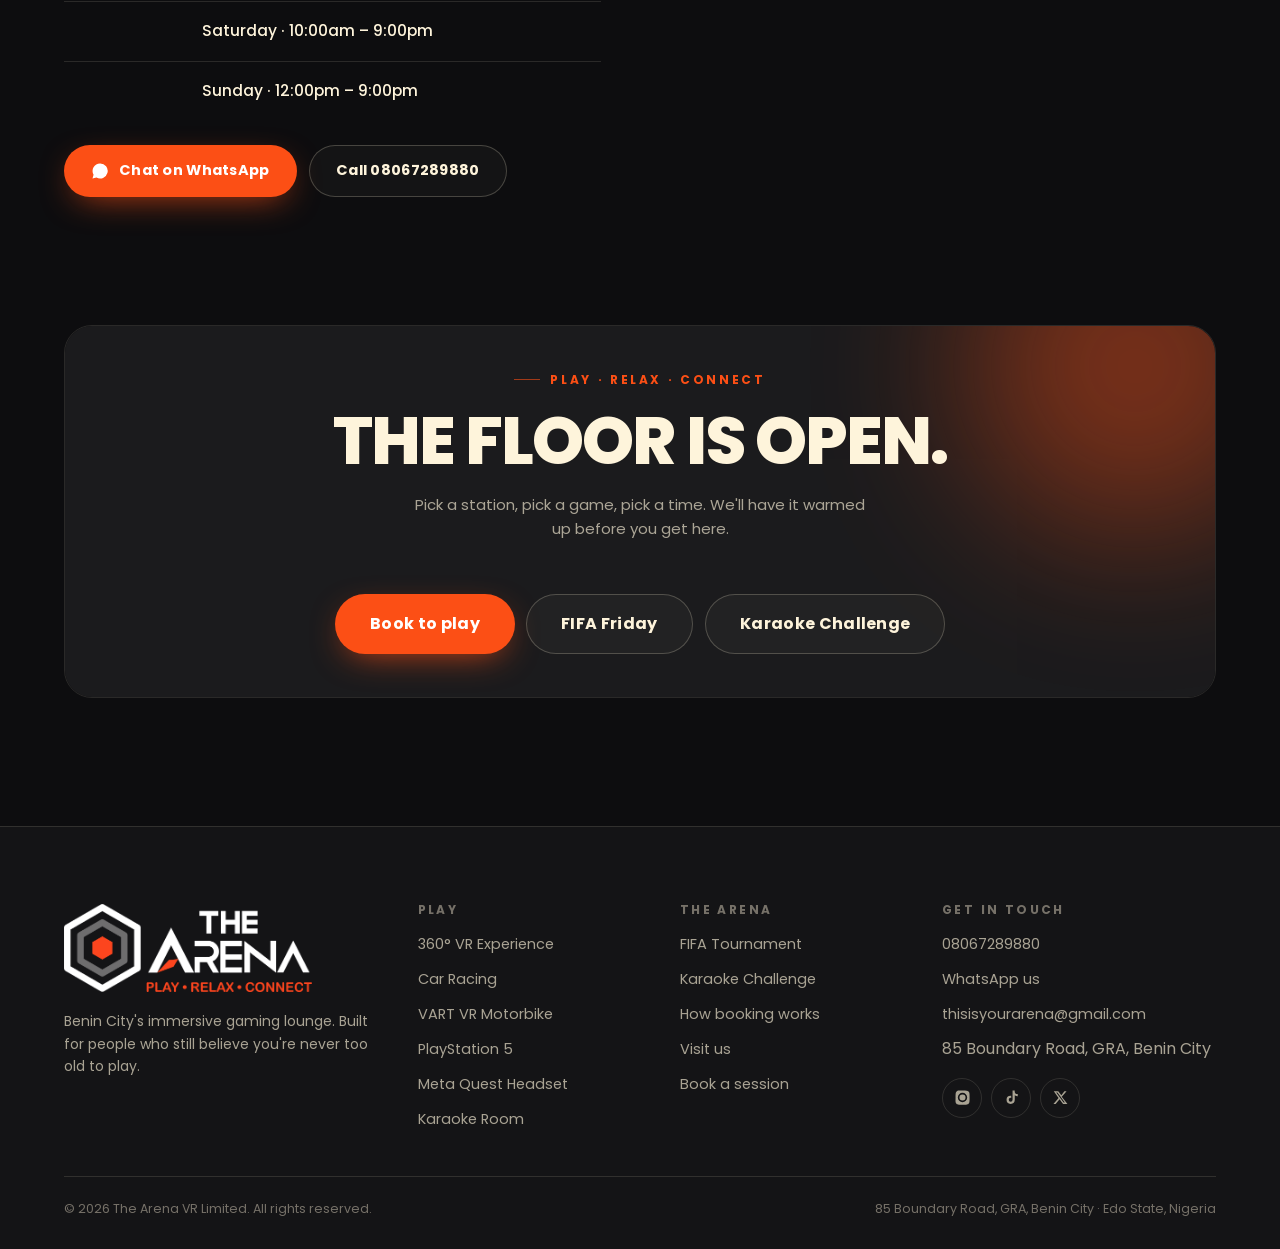
==== commit 540884a9: "amounts updated" ====
--- a/index.html
+++ b/index.html
@@ -4,7 +4,7 @@
 <meta charset="utf-8">
 <meta name="viewport" content="width=device-width,initial-scale=1">
 <title>The Arena VR — Play. Relax. Connect. | Benin City</title>
-<meta name="description" content="Nigeria's immersive gaming lounge in Benin City. 360° free-roam VR, car racing, PS5, Meta Quest and karaoke. Book your session online. 85 Boundary Road, GRA, Benin City.">
+<meta name="description" content="Nigeria's immersive gaming lounge in Benin City. 360° free-roam VR, VR motorbike, car racing, PS5, Meta Quest and karaoke. Book your session online. 85 Boundary Road, GRA, Benin City.">
 <meta name="theme-color" content="#0D0D0F">
 <link rel="icon" href="assets/logo/favicon.png" type="image/png" sizes="512x512">
 <link rel="icon" href="assets/logo/favicon-192.png" type="image/png" sizes="192x192">
@@ -12,7 +12,7 @@
 
 <meta property="og:type" content="website">
 <meta property="og:title" content="The Arena VR — Play. Relax. Connect.">
-<meta property="og:description" content="360° free-roam VR, car racing, PS5, Meta Quest and karaoke in Benin City. Book online.">
+<meta property="og:description" content="360° free-roam VR, VR motorbike, car racing, PS5, Meta Quest and karaoke in Benin City. Book online.">
 <meta property="og:image" content="assets/img/vr360.jpg">
 
 <link rel="preconnect" href="https://fonts.googleapis.com">
@@ -20,7 +20,7 @@
 <link rel="preconnect" href="https://api.fontshare.com" crossorigin>
 <link href="https://api.fontshare.com/v2/css?f[]=satoshi@300,400,500,700,900&display=swap" rel="stylesheet">
 <link href="https://fonts.googleapis.com/css2?family=Poppins:wght@400;500;700;800;900&display=swap" rel="stylesheet">
-<link rel="stylesheet" href="assets/css/style.css?v=13">
+<link rel="stylesheet" href="assets/css/style.css?v=14">
 </head>
 <body>
 
@@ -95,7 +95,7 @@
         </h1>
 
         <p class="lead hero-sub hero-fade">Benin City's immersive gaming lounge. Step into 360° free-roam VR,
-        grip the wheel on a racing rig, take the pad on PS5, strap on a Meta Quest — or take the mic and
+        grip the wheel on a racing rig, lean into a VR motorbike, take the pad on PS5, strap on a Meta Quest — or take the mic and
         let the room hear it. Pick your game and book your slot in under a minute.</p>
 
         <div class="hero-ctas hero-fade d2">
@@ -138,7 +138,7 @@
   <div class="shell">
     <div class="sec-head row" data-reveal>
       <div>
-        <span class="eyebrow">Five ways to play</span>
+        <span class="eyebrow">Six ways to play</span>
         <h2 class="h-lg" style="margin-top:16px">Pick your <span class="grad-fire">arena</span></h2>
         <p class="lead" style="margin-top:14px">Every station is bookable by the block. Book your slot, walk in and
         pick any game from the catalogue on the day.</p>
@@ -252,7 +252,7 @@
     <div class="steps">
       <article class="step" data-reveal>
         <h3>Pick your station</h3>
-        <p>360° VR, car racing, PS5, Meta Quest or the karaoke room — choose your game when you
+        <p>360° VR, VR motorbike, car racing, PS5, Meta Quest or the karaoke room — choose your game when you
         arrive. Board games come free with any booking.</p>
       </article>
       <article class="step" data-reveal data-delay="110">
@@ -363,7 +363,7 @@
   <svg viewBox="0 0 24 24"><path d="M17.5 14.4c-.3-.2-1.8-.9-2-1s-.5-.2-.7.1-.8 1-1 1.2-.4.2-.7 0a8.2 8.2 0 0 1-2.4-1.5 9 9 0 0 1-1.7-2.1c-.2-.3 0-.5.1-.6l.5-.6a2 2 0 0 0 .3-.5.6.6 0 0 0 0-.6L9 6.6c-.2-.5-.4-.5-.6-.5h-.6a1.1 1.1 0 0 0-.8.4A3.3 3.3 0 0 0 6 8.9a5.8 5.8 0 0 0 1.2 3 13.1 13.1 0 0 0 5 4.4 9.9 9.9 0 0 0 3.4.9 2.9 2.9 0 0 0 2-.7 2.4 2.4 0 0 0 .6-1.7c0-.2-.1-.3-.4-.4zM12 2a10 10 0 0 0-8.6 15L2 22l5.2-1.4A10 10 0 1 0 12 2z"/></svg>
 </a>
 
-<script src="assets/js/arena.config.js?v=13"></script>
-<script src="assets/js/site.js?v=13"></script>
+<script src="assets/js/arena.config.js?v=14"></script>
+<script src="assets/js/site.js?v=14"></script>
 </body>
 </html>
